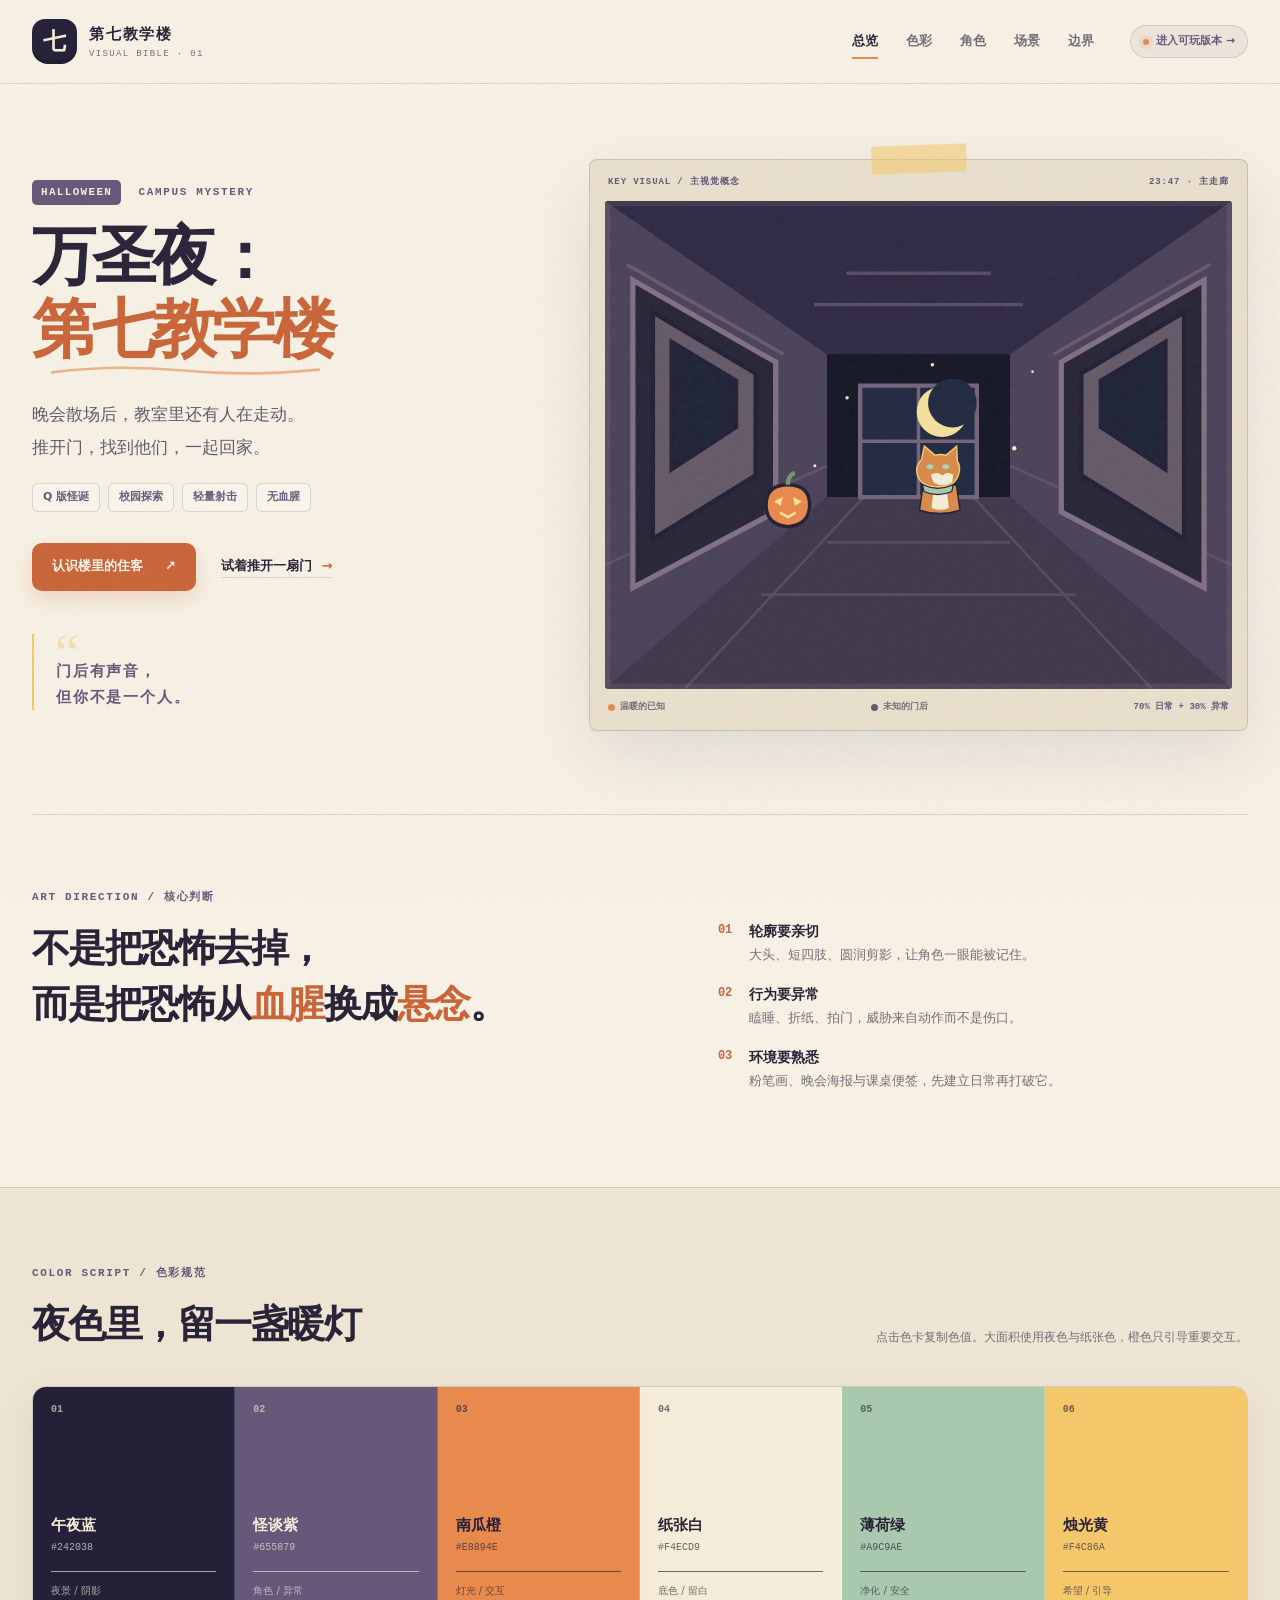
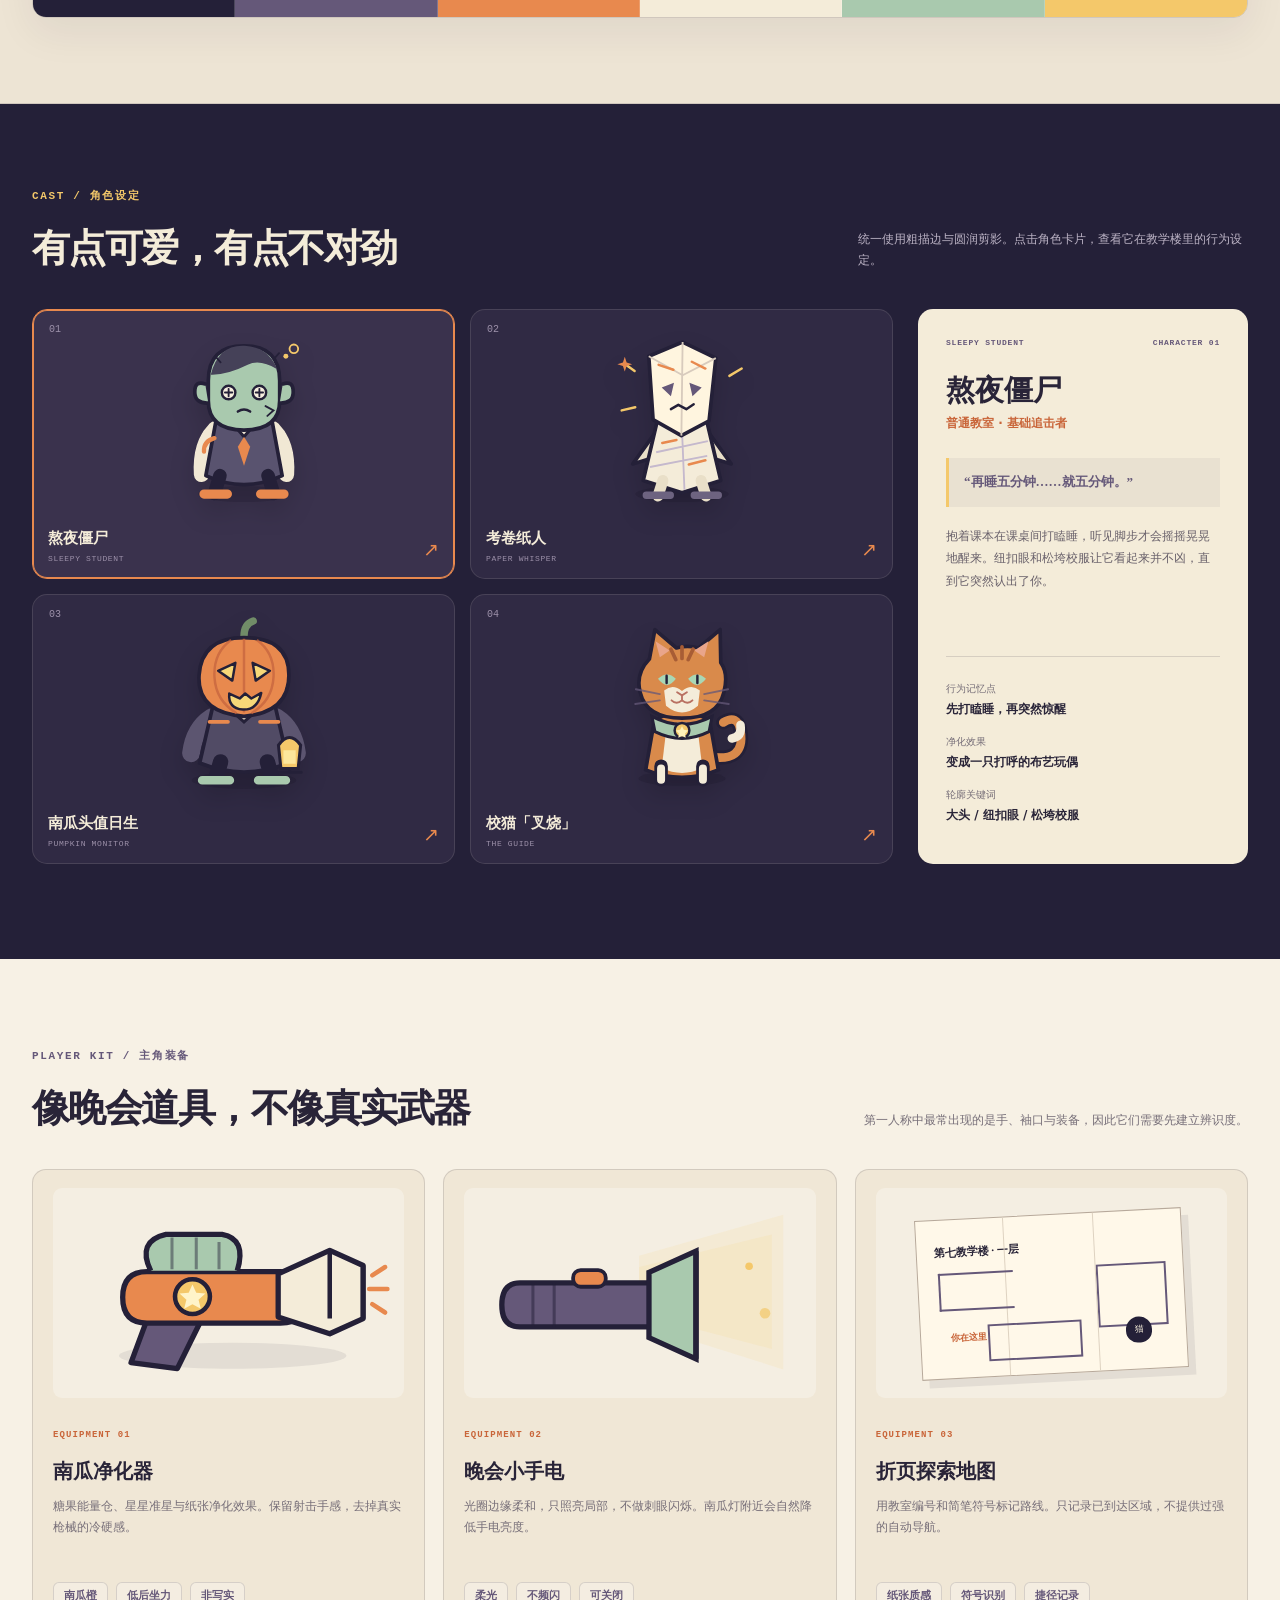
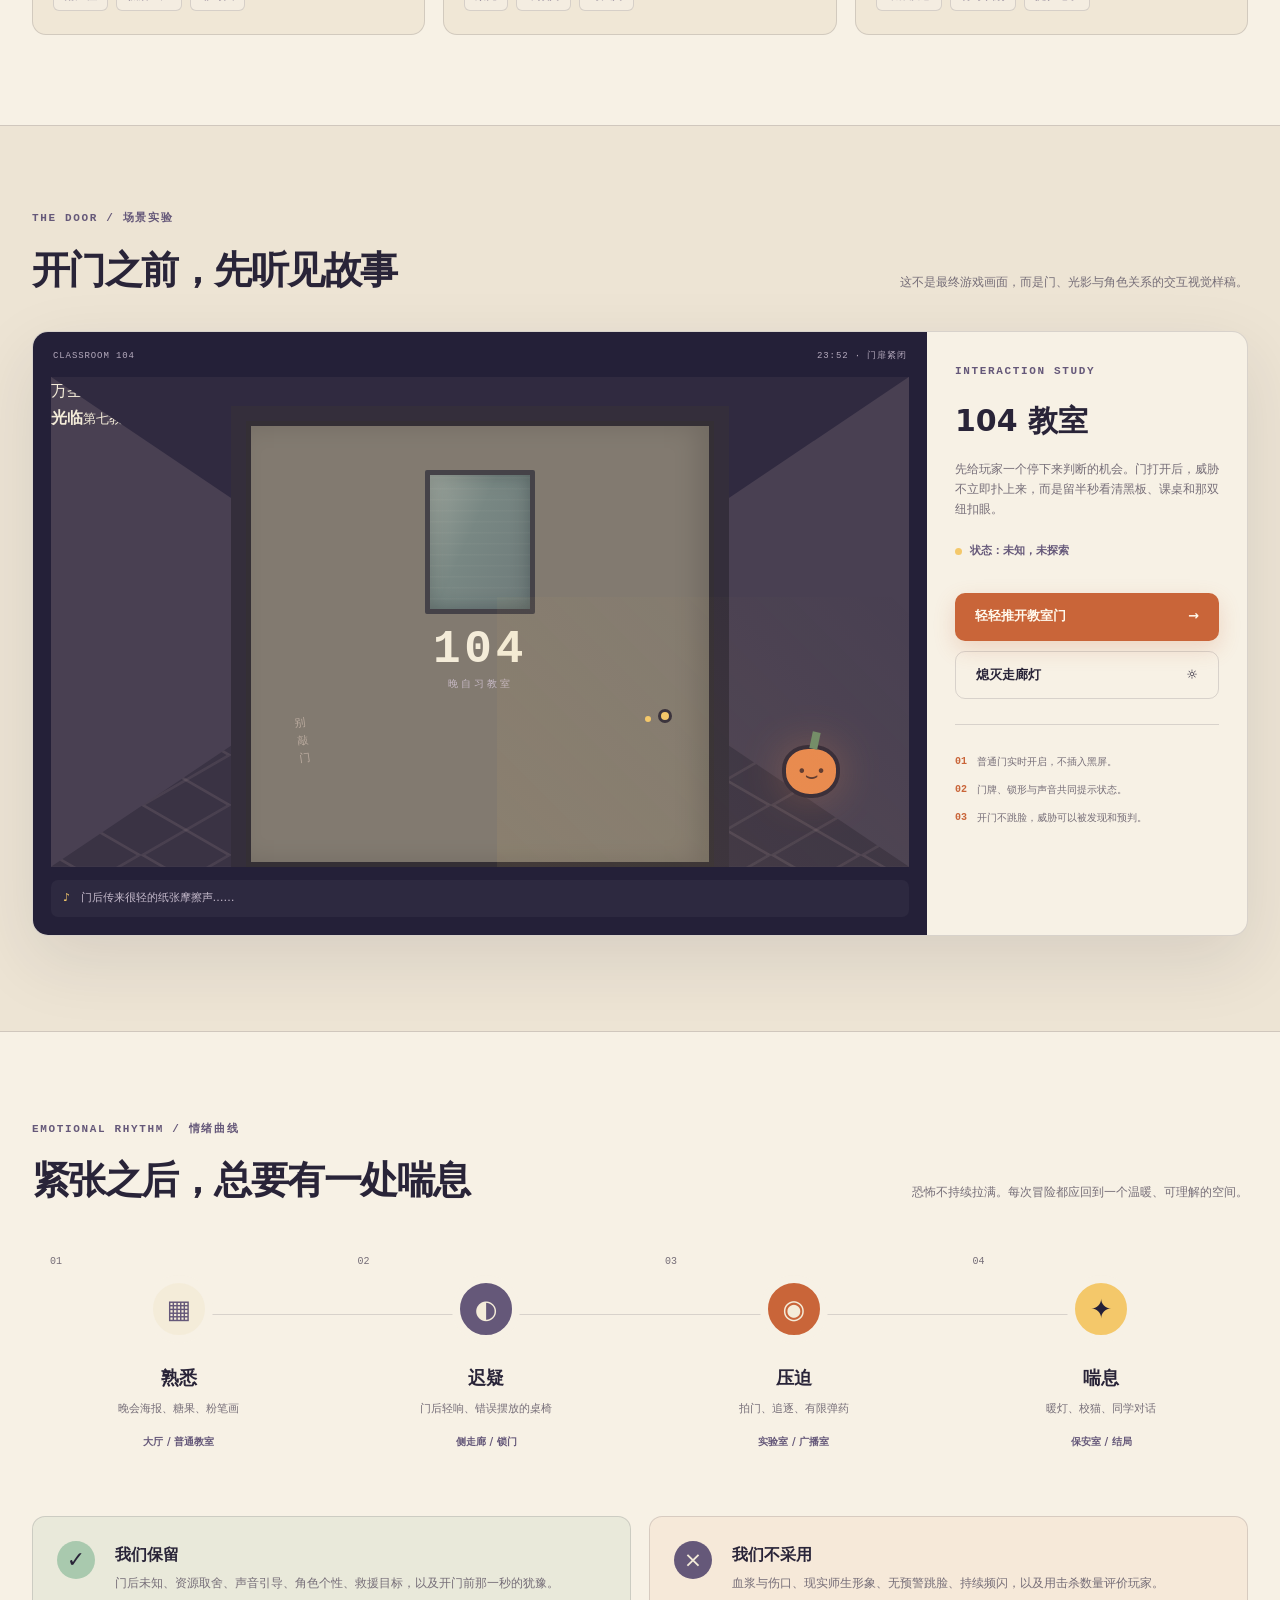
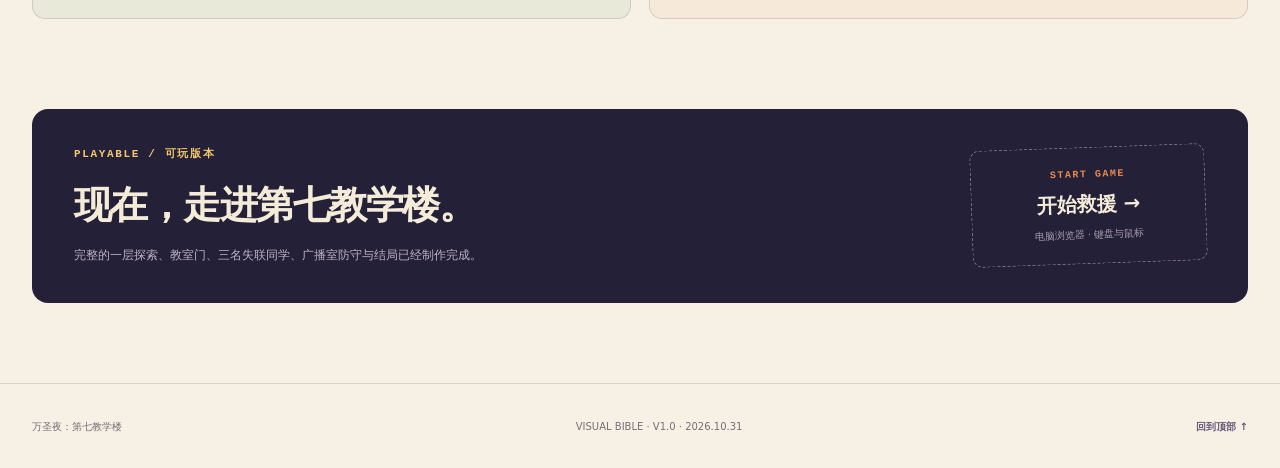
==== design/index.html @ 26ce8040 "发布 2026-11-01 10:33 UTC · 源 af9d3b4" ====
<!DOCTYPE html>
<html lang="zh-CN">
<head>
  <meta charset="UTF-8">
  <meta name="viewport" content="width=device-width, initial-scale=1.0">
  <meta name="theme-color" content="#242038">
  <meta name="description" content="《万圣夜：第七教学楼》视觉设定板，Q版怪诞校园生存恐怖游戏。">
  <title>万圣夜：第七教学楼 · 视觉设定板</title>
  <link rel="icon" href="data:image/svg+xml,%3Csvg xmlns='http://www.w3.org/2000/svg' viewBox='0 0 64 64'%3E%3Crect width='64' height='64' rx='16' fill='%23242038'/%3E%3Cpath d='M32 15c-15 0-22 9-22 20s8 17 22 17 22-6 22-17S47 15 32 15Z' fill='%23ed8b4b'/%3E%3Cpath d='m20 32 7-5 5 7-8 2Zm24 0-7-5-5 7 8 2ZM24 43q8 7 16 0' fill='none' stroke='%23242038' stroke-width='3' stroke-linecap='round'/%3E%3C/svg%3E">
  <link rel="stylesheet" href="style.css">
</head>
<body>
  <svg class="svg-library" xmlns="http://www.w3.org/2000/svg" aria-hidden="true">
    <defs>
      <symbol id="character-sleepy" viewBox="0 0 260 290">
        <ellipse cx="130" cy="267" rx="75" ry="13" fill="#171525" opacity=".22"/>
        <path d="M83 161q-25 25-22 74" fill="none" stroke="#f1e8d4" stroke-width="25" stroke-linecap="round"/>
        <path d="M177 161q25 25 22 74" fill="none" stroke="#f1e8d4" stroke-width="25" stroke-linecap="round"/>
        <path d="M85 145q45-24 90 0l17 92q-62 29-124 0Z" fill="#59536f" stroke="#242038" stroke-width="6" stroke-linejoin="round"/>
        <path d="m105 145 25 29 25-29" fill="#f1e8d4" stroke="#242038" stroke-width="5" stroke-linejoin="round"/>
        <path d="m130 174-10 16 10 31 10-31Z" fill="#e8894e"/>
        <path d="M91 237 82 266M169 237l9 29" stroke="#242038" stroke-width="22" stroke-linecap="round"/>
        <path d="M65 267h38M157 267h38" stroke="#e8894e" stroke-width="15" stroke-linecap="round"/>
        <path d="M72 83q0-57 58-57t58 57v32q0 48-58 48T72 115Z" fill="#a9c9ae" stroke="#242038" stroke-width="6"/>
        <path d="M76 73q12-49 55-47 39 2 53 38-29-17-48-7-34 17-60 16Z" fill="#454158"/>
        <path d="M67 88q-17-6-17 13t22 18M193 88q17-6 17 13t-22 18" fill="#a9c9ae" stroke="#242038" stroke-width="6" stroke-linecap="round"/>
        <circle cx="105" cy="102" r="11" fill="#f7efdf" stroke="#242038" stroke-width="4"/>
        <circle cx="155" cy="102" r="11" fill="#f7efdf" stroke="#242038" stroke-width="4"/>
        <path d="M105 96v12M99 102h12M155 96v12M149 102h12" stroke="#242038" stroke-width="3" stroke-linecap="round"/>
        <path d="M120 133q10-7 20 0" fill="none" stroke="#242038" stroke-width="4" stroke-linecap="round"/>
        <path d="m165 124 13 7-10 9M92 53l-9-10M178 48l9-10" fill="none" stroke="#242038" stroke-width="3" stroke-linecap="round"/>
        <path d="M82 176q-18 5-17 22" fill="none" stroke="#e8894e" stroke-width="7" stroke-linecap="round"/>
        <circle cx="198" cy="43" r="4" fill="#f4c86a"/>
        <circle cx="211" cy="31" r="7" fill="none" stroke="#f4c86a" stroke-width="3"/>
      </symbol>
      <symbol id="character-paper" viewBox="0 0 260 290">
        <ellipse cx="130" cy="267" rx="76" ry="13" fill="#171525" opacity=".22"/>
        <path d="m91 161-41 57 33-10 18 31M169 161l41 57-33-10-18 31" fill="#e9dfc8" stroke="#242038" stroke-width="6" stroke-linejoin="round"/>
        <path d="m91 143 39 20 39-20 24 102-63 20-63-20Z" fill="#f4ecd9" stroke="#242038" stroke-width="6" stroke-linejoin="round"/>
        <path d="m130 163 4 97M88 199l84-18M78 223l93-18" fill="none" stroke="#c5b9cd" stroke-width="3"/>
        <path d="m99 245-8 25M161 245l8 25" stroke="#e9dfc8" stroke-width="18" stroke-linecap="round"/>
        <path d="M72 269h39M150 269h39" stroke="#6d6380" stroke-width="12" stroke-linecap="round"/>
        <path d="m76 43 55-23 54 26-11 102-45 24-46-26Z" fill="#fff5df" stroke="#242038" stroke-width="6" stroke-linejoin="round"/>
        <path d="m131 20-2 152M76 43l55 31 54-28" fill="none" stroke="#d8cbbd" stroke-width="3"/>
        <path d="m97 94 20-8-5 22ZM162 94l-20-8 5 22Z" fill="#655879"/>
        <path d="m112 129 12-7 13 7 12-8" fill="none" stroke="#242038" stroke-width="4" stroke-linecap="round" stroke-linejoin="round"/>
        <path d="m92 57 24 8M146 52l22 11M98 184l23-5M141 219l27-7" stroke="#e8894e" stroke-width="4" stroke-linecap="round"/>
        <path d="m53 67-17-12M207 75l20-12M54 126l-22 5" stroke="#f4c86a" stroke-width="4" stroke-linecap="round"/>
        <path d="m37 44 3 9 9 3-9 3-3 9-3-9-9-3 9-3Z" fill="#e8894e"/>
      </symbol>
      <symbol id="character-pumpkin" viewBox="0 0 260 290">
        <ellipse cx="130" cy="269" rx="85" ry="14" fill="#171525" opacity=".22"/>
        <path d="M77 167q-28 18-33 58M183 167q28 18 33 58" fill="none" stroke="#5c5570" stroke-width="29" stroke-linecap="round"/>
        <path d="M79 150q51-28 102 0l21 91q-72 29-144 0Z" fill="#514b65" stroke="#242038" stroke-width="6"/>
        <path d="m102 149 28 25 28-25" fill="#e9dfc8" stroke="#242038" stroke-width="5"/>
        <path d="M92 239 84 267M168 239l8 28" stroke="#242038" stroke-width="25" stroke-linecap="round"/>
        <path d="M62 269h45M153 269h45" stroke="#a9c9ae" stroke-width="14" stroke-linecap="round"/>
        <path d="M130 35q0-20 15-25" fill="none" stroke="#718c68" stroke-width="12" stroke-linecap="round"/>
        <path d="M130 37q-69 0-73 61t73 67q73-6 73-67t-73-61Z" fill="#e8894e" stroke="#242038" stroke-width="6"/>
        <path d="M109 41q-29 21-27 60t36 59M151 41q29 21 27 60t-36 59M130 39v120" fill="none" stroke="#c6653e" stroke-width="4" opacity=".75"/>
        <path d="m88 91 28-13-5 29ZM172 91l-28-13 5 29Z" fill="#f7d878" stroke="#242038" stroke-width="4" stroke-linejoin="round"/>
        <path d="m106 128 17 8 9-8 10 8 16-9q-6 28-30 27-24-2-22-26Z" fill="#f7d878" stroke="#242038" stroke-width="4" stroke-linejoin="round"/>
        <path d="M204 214v42M185 256h38" stroke="#242038" stroke-width="5" stroke-linecap="round"/>
        <path d="M186 212q18-25 36 0l-4 38h-28Z" fill="#f4c86a" stroke="#242038" stroke-width="5"/>
        <path d="M194 220h20v22h-20Z" fill="#fff0ad" opacity=".75"/>
        <path d="M74 174h30M156 174h30" stroke="#e8894e" stroke-width="6" stroke-linecap="round"/>
      </symbol>
      <symbol id="character-cat" viewBox="0 0 260 290">
        <ellipse cx="130" cy="266" rx="71" ry="12" fill="#171525" opacity=".22"/>
        <path d="M171 230q63 12 54-42-5-27-28-13" fill="none" stroke="#242038" stroke-width="23" stroke-linecap="round"/>
        <path d="M171 230q63 12 54-42-5-27-28-13" fill="none" stroke="#d98a4b" stroke-width="14" stroke-linecap="round"/>
        <path d="M211 201q17-3 14-22" fill="none" stroke="#f4ecd9" stroke-width="14" stroke-linecap="round"/>
        <path d="M85 172q45-28 90 0l14 80q-59 24-118 0Z" fill="#d98a4b" stroke="#242038" stroke-width="6"/>
        <path d="M105 182q25-15 50 0l8 67q-33 16-66 0Z" fill="#f4ecd9"/>
        <path d="M96 246v22M164 246v22" stroke="#242038" stroke-width="22" stroke-linecap="round"/>
        <path d="M96 250v18M164 250v18" stroke="#f4ecd9" stroke-width="13" stroke-linecap="round"/>
        <path d="m77 72 9-48 35 30q18-5 36 0l35-30 1 54q13 18 5 48-10 42-68 42t-68-42q-8-30 15-54Z" fill="#d98a4b" stroke="#242038" stroke-width="6" stroke-linejoin="round"/>
        <path d="m87 43 7 26 16-11ZM173 43l-7 26-16-11Z" fill="#e9a58a"/>
        <path d="M112 56l8 17M148 56l-8 17M130 52v19" fill="none" stroke="#a85d35" stroke-width="6" stroke-linecap="round"/>
        <path d="M91 104q15-14 29 0-14 20-29 0ZM169 104q-15-14-29 0 14 20 29 0Z" fill="#a9d7b5"/>
        <path d="M105 99v12M155 99v12" stroke="#242038" stroke-width="4" stroke-linecap="round"/>
        <path d="M101 123q14-12 29 1 15-13 29-1l-3 25q-26 22-52 0Z" fill="#f4ecd9"/>
        <path d="m122 126 8 5 8-5M130 131v8m0 0q-9 8-17 0m17 0q9 8 17 0" fill="none" stroke="#b97162" stroke-width="3" stroke-linecap="round" stroke-linejoin="round"/>
        <path d="M94 129 55 121M94 139l-40 6M166 129l39-8M166 139l40 6" stroke="#655879" stroke-width="3" stroke-linecap="round" opacity=".75"/>
        <path d="M81 165q49 26 98 0l-5 25q-44 22-88 0Z" fill="#a9c9ae" stroke="#242038" stroke-width="5"/>
        <circle cx="130" cy="188" r="12" fill="#f4c86a" stroke="#242038" stroke-width="4"/>
        <path d="m130 181 3 6 7 1-5 5 1 7-6-3-6 3 1-7-5-5 7-1Z" fill="#fff1ba"/>
      </symbol>
    </defs>
  </svg>

  <div class="paper-noise" aria-hidden="true"></div>
  <header class="topbar">
    <a class="brand" href="#overview" aria-label="返回总览">
      <span class="brand-mark">七</span>
      <span><strong>第七教学楼</strong><small>VISUAL BIBLE · 01</small></span>
    </a>
    <nav aria-label="设定板导航">
      <a class="active" href="#overview">总览</a>
      <a href="#palette">色彩</a>
      <a href="#characters">角色</a>
      <a href="#scenes">场景</a>
      <a href="#boundaries">边界</a>
    </nav>
    <a class="status-pill" href="../"><i></i>进入可玩版本 →</a>
  </header>

  <main>
    <section class="hero section-shell" id="overview">
      <div class="hero-copy reveal">
        <p class="eyebrow"><span>HALLOWEEN</span> CAMPUS MYSTERY</p>
        <h1>万圣夜：<br><em>第七教学楼</em></h1>
        <p class="hero-lead">晚会散场后，教室里还有人在走动。<br>推开门，找到他们，一起回家。</p>
        <div class="genre-tags" aria-label="游戏类型">
          <span>Q 版怪诞</span><span>校园探索</span><span>轻量射击</span><span>无血腥</span>
        </div>
        <div class="hero-actions">
          <a class="button button-primary" href="#characters">认识楼里的住客 <span>↗</span></a>
          <a class="text-link" href="#door-lab">试着推开一扇门 <span>→</span></a>
        </div>
        <blockquote>
          <span>“</span>
          <p>门后有声音，<br>但你不是一个人。</p>
        </blockquote>
      </div>

      <div class="hero-visual reveal">
        <div class="art-frame-heading">
          <span>KEY VISUAL / 主视觉概念</span>
          <span>23:47 · 主走廊</span>
        </div>
        <svg class="corridor-art" viewBox="0 0 720 560" role="img" aria-label="月光照进教学楼走廊，教室门口亮着南瓜灯，校猫在远处等待">
          <rect width="720" height="560" rx="4" fill="#242038"/>
          <path d="M0 0h720L465 176H255Z" fill="#302a45"/>
          <path d="M0 560h720L465 340H255Z" fill="#40384c"/>
          <path d="M0 0l255 176v164L0 560ZM720 0 465 176v164l255 220Z" fill="#4b435a"/>
          <path d="M255 176h210v164H255Z" fill="#171827"/>
          <path d="M293 212h134v128H293Z" fill="#222b42" stroke="#75647b" stroke-width="5"/>
          <path d="M360 212v128M293 276h134" stroke="#75647b" stroke-width="4"/>
          <circle cx="387" cy="242" r="29" fill="#f5df9c"/>
          <circle cx="399" cy="232" r="28" fill="#222b42"/>
          <path d="M0 418 255 304M720 418 465 304M92 560l205-220M628 560 423 340M255 392h210M179 452h362" stroke="#75647b" stroke-width="3" opacity=".45"/>
          <path d="M32 91 196 185v172L32 444Z" fill="#292638" stroke="#827083" stroke-width="6"/>
          <path d="M55 128 173 198v117L55 388Z" fill="#655a68" stroke="#242038" stroke-width="5"/>
          <path d="M76 161 151 206v54L76 309Z" fill="#202438" stroke="#242038" stroke-width="4"/>
          <path d="M688 91 524 185v172l164 87Z" fill="#292638" stroke="#827083" stroke-width="6"/>
          <path d="M665 128 547 198v117l118 73Z" fill="#655a68" stroke="#242038" stroke-width="5"/>
          <path d="M644 161 569 206v54l75 49Z" fill="#202438" stroke="#242038" stroke-width="4"/>
          <path d="M25 73 205 176M695 73 515 176M240 119h240M277 83h166" stroke="#8c7885" stroke-width="4" opacity=".45"/>
          <g class="svg-pumpkin">
            <ellipse cx="210" cy="357" rx="28" ry="11" fill="#e8894e" opacity=".16"/>
            <path d="M210 326q-25 0-25 23t25 25q25-2 25-25t-25-23Z" fill="#e8894e" stroke="#242038" stroke-width="4"/>
            <path d="M210 326q0-11 8-14" fill="none" stroke="#7a936d" stroke-width="5"/>
            <path d="m194 345 10-5-2 10ZM226 345l-10-5 2 10Z" fill="#ffe398"/>
            <path d="m201 358 9 5 9-5" fill="none" stroke="#ffe398" stroke-width="3"/>
          </g>
          <g transform="translate(335 279) scale(.43)">
            <path d="M70 112q45-23 90 0l9 65q-54 18-108 0Z" fill="#d98a4b" stroke="#242038" stroke-width="4"/>
            <path d="M98 126q18-10 36 0l5 45q-23 10-46 0Z" fill="#f4ecd9"/>
            <path d="m66 42 8-36 28 24q16-4 30 0l28-24 2 40q10 15 3 36-9 33-55 33T55 82q-6-23 11-40Z" fill="#d98a4b" stroke="#f4c86a" stroke-width="4"/>
            <path d="M78 60q12-11 22 0-11 15-22 0ZM142 60q-12-11-22 0 11 15 22 0Z" fill="#a9d7b5"/>
            <path d="M91 82q17-10 31 2 14-12 29-2l-3 20q-25 17-50 0Z" fill="#f4ecd9"/>
            <path d="M69 109q41 19 82 0l-4 18q-37 17-74 0Z" fill="#a9c9ae" stroke="#242038" stroke-width="3"/>
          </g>
          <path d="M0 0h720v560H0Z" fill="none" stroke="#bba999" stroke-width="12" opacity=".12"/>
          <g class="art-dust" fill="#f7e7ba">
            <circle cx="278" cy="226" r="2"/><circle cx="470" cy="284" r="2.5"/><circle cx="376" cy="188" r="2"/><circle cx="241" cy="304" r="1.8"/><circle cx="491" cy="196" r="1.5"/>
          </g>
        </svg>
        <div class="visual-caption">
          <span><i class="legend-dot orange"></i>温暖的已知</span>
          <span><i class="legend-dot purple"></i>未知的门后</span>
          <strong>70% 日常 + 30% 异常</strong>
        </div>
      </div>
    </section>

    <section class="statement section-shell reveal">
      <p class="section-kicker">ART DIRECTION / 核心判断</p>
      <div class="statement-grid">
        <h2>不是把恐怖去掉，<br>而是把恐怖从<span>血腥</span>换成<span>悬念</span>。</h2>
        <div class="statement-notes">
          <p><b>01</b><span><strong>轮廓要亲切</strong>大头、短四肢、圆润剪影，让角色一眼能被记住。</span></p>
          <p><b>02</b><span><strong>行为要异常</strong>瞌睡、折纸、拍门，威胁来自动作而不是伤口。</span></p>
          <p><b>03</b><span><strong>环境要熟悉</strong>粉笔画、晚会海报与课桌便签，先建立日常再打破它。</span></p>
        </div>
      </div>
    </section>

    <section class="palette-section" id="palette">
      <div class="section-shell">
        <div class="section-heading reveal">
          <div><p class="section-kicker">COLOR SCRIPT / 色彩规范</p><h2>夜色里，留一盏暖灯</h2></div>
          <p>点击色卡复制色值。大面积使用夜色与纸张色，橙色只引导重要交互。</p>
        </div>
        <div class="swatch-grid reveal">
          <button class="swatch swatch-night" data-color="#242038"><span class="swatch-number">01</span><span class="swatch-info"><strong>午夜蓝</strong><small>#242038</small></span><span class="swatch-use">夜景 / 阴影</span></button>
          <button class="swatch swatch-plum" data-color="#655879"><span class="swatch-number">02</span><span class="swatch-info"><strong>怪谈紫</strong><small>#655879</small></span><span class="swatch-use">角色 / 异常</span></button>
          <button class="swatch swatch-orange" data-color="#E8894E"><span class="swatch-number">03</span><span class="swatch-info"><strong>南瓜橙</strong><small>#E8894E</small></span><span class="swatch-use">灯光 / 交互</span></button>
          <button class="swatch swatch-cream" data-color="#F4ECD9"><span class="swatch-number">04</span><span class="swatch-info"><strong>纸张白</strong><small>#F4ECD9</small></span><span class="swatch-use">底色 / 留白</span></button>
          <button class="swatch swatch-mint" data-color="#A9C9AE"><span class="swatch-number">05</span><span class="swatch-info"><strong>薄荷绿</strong><small>#A9C9AE</small></span><span class="swatch-use">净化 / 安全</span></button>
          <button class="swatch swatch-gold" data-color="#F4C86A"><span class="swatch-number">06</span><span class="swatch-info"><strong>烛光黄</strong><small>#F4C86A</small></span><span class="swatch-use">希望 / 引导</span></button>
        </div>
      </div>
    </section>

    <section class="characters-section" id="characters">
      <div class="section-shell">
        <div class="section-heading light reveal">
          <div><p class="section-kicker">CAST / 角色设定</p><h2>有点可爱，有点不对劲</h2></div>
          <p>统一使用粗描边与圆润剪影。点击角色卡片，查看它在教学楼里的行为设定。</p>
        </div>
        <div class="character-layout reveal">
          <div class="character-tabs" role="tablist" aria-label="角色列表">
            <button class="character-card active" data-character="sleepy" role="tab" aria-selected="true">
              <span class="character-index">01</span><svg viewBox="0 0 260 290" aria-hidden="true"><use href="#character-sleepy"></use></svg>
              <span class="character-name"><strong>熬夜僵尸</strong><small>SLEEPY STUDENT</small></span><span class="select-arrow">↗</span>
            </button>
            <button class="character-card" data-character="paper" role="tab" aria-selected="false">
              <span class="character-index">02</span><svg viewBox="0 0 260 290" aria-hidden="true"><use href="#character-paper"></use></svg>
              <span class="character-name"><strong>考卷纸人</strong><small>PAPER WHISPER</small></span><span class="select-arrow">↗</span>
            </button>
            <button class="character-card" data-character="pumpkin" role="tab" aria-selected="false">
              <span class="character-index">03</span><svg viewBox="0 0 260 290" aria-hidden="true"><use href="#character-pumpkin"></use></svg>
              <span class="character-name"><strong>南瓜头值日生</strong><small>PUMPKIN MONITOR</small></span><span class="select-arrow">↗</span>
            </button>
            <button class="character-card cat-card" data-character="cat" role="tab" aria-selected="false">
              <span class="character-index">04</span><svg viewBox="0 0 260 290" aria-hidden="true"><use href="#character-cat"></use></svg>
              <span class="character-name"><strong>校猫「叉烧」</strong><small>THE GUIDE</small></span><span class="select-arrow">↗</span>
            </button>
          </div>
          <aside class="character-profile" aria-live="polite">
            <div class="profile-top"><span id="profileEnglish">SLEEPY STUDENT</span><span id="profileNumber">CHARACTER 01</span></div>
            <h3 id="profileName">熬夜僵尸</h3>
            <p class="profile-role" id="profileRole">普通教室 · 基础追击者</p>
            <blockquote id="profileQuote">“再睡五分钟……就五分钟。”</blockquote>
            <p class="profile-description" id="profileDescription">抱着课本在课桌间打瞌睡，听见脚步才会摇摇晃晃地醒来。纽扣眼和松垮校服让它看起来并不凶，直到它突然认出了你。</p>
            <div class="profile-rule"></div>
            <dl>
              <div><dt>行为记忆点</dt><dd id="profileBehavior">先打瞌睡，再突然惊醒</dd></div>
              <div><dt>净化效果</dt><dd id="profileEffect">变成一只打呼的布艺玩偶</dd></div>
              <div><dt>轮廓关键词</dt><dd id="profileTraits">大头 / 纽扣眼 / 松垮校服</dd></div>
            </dl>
          </aside>
        </div>
      </div>
    </section>

    <section class="equipment-section section-shell">
      <div class="section-heading reveal">
        <div><p class="section-kicker">PLAYER KIT / 主角装备</p><h2>像晚会道具，不像真实武器</h2></div>
        <p>第一人称中最常出现的是手、袖口与装备，因此它们需要先建立辨识度。</p>
      </div>
      <div class="equipment-grid reveal">
        <article class="equipment-card blaster-card">
          <div class="equipment-art">
            <svg viewBox="0 0 440 250" role="img" aria-label="橙色南瓜净化器">
              <ellipse cx="225" cy="208" rx="150" ry="17" fill="#242038" opacity=".08"/>
              <path d="m120 139-29 78 61 8 38-77Z" fill="#655879" stroke="#242038" stroke-width="7" stroke-linejoin="round"/>
              <path d="M112 97h176q34 0 34 34t-34 34h-176q-32 0-32-34t32-34Z" fill="#e8894e" stroke="#242038" stroke-width="7"/>
              <path d="m285 100 68-31 44 20v70l-44 20-68-22Z" fill="#f4ecd9" stroke="#242038" stroke-width="7" stroke-linejoin="round"/>
              <path d="M353 69v90M397 89v70" stroke="#242038" stroke-width="6"/>
              <path d="M117 96q-19-39 20-48h74q33 6 20 48" fill="#a9c9ae" stroke="#242038" stroke-width="7"/>
              <path d="M145 52v42M177 52v42M207 58v36" stroke="#242038" stroke-width="4" opacity=".45"/>
              <circle cx="172" cy="130" r="23" fill="#f4c86a" stroke="#242038" stroke-width="6"/>
              <path d="m172 114 5 11 12 1-9 8 3 12-11-6-11 6 3-12-9-8 12-1Z" fill="#fff4c9"/>
              <path d="M405 120h24M409 102l17-11M409 140l17 11" stroke="#e8894e" stroke-width="6" stroke-linecap="round"/>
            </svg>
          </div>
          <span class="equipment-number">EQUIPMENT 01</span><h3>南瓜净化器</h3><p>糖果能量仓、星星准星与纸张净化效果。保留射击手感，去掉真实枪械的冷硬感。</p><div class="mini-tags"><span>南瓜橙</span><span>低后坐力</span><span>非写实</span></div>
        </article>
        <article class="equipment-card flashlight-card">
          <div class="equipment-art">
            <svg viewBox="0 0 440 250" role="img" aria-label="小手电与温暖光束">
              <path d="m219 76 190-54v204l-190-60Z" fill="#f4c86a" opacity=".12"/>
              <path d="m219 91 175-43v151l-175-46Z" fill="#f4c86a" opacity=".12"/>
              <path d="M62 112h173v58H62q-24 0-24-29t24-29Z" fill="#655879" stroke="#242038" stroke-width="7"/>
              <path d="m232 98 62-28v142l-62-28Z" fill="#a9c9ae" stroke="#242038" stroke-width="7"/>
              <path d="M294 70v142" stroke="#242038" stroke-width="7"/>
              <path d="M79 112v58M107 112v58" stroke="#242038" stroke-width="4" opacity=".5"/>
              <rect x="132" y="95" width="43" height="22" rx="10" fill="#e8894e" stroke="#242038" stroke-width="5"/>
              <circle cx="364" cy="90" r="5" fill="#f4c86a"/><circle cx="385" cy="152" r="7" fill="#f4c86a" opacity=".7"/>
            </svg>
          </div>
          <span class="equipment-number">EQUIPMENT 02</span><h3>晚会小手电</h3><p>光圈边缘柔和，只照亮局部，不做刺眼闪烁。南瓜灯附近会自然降低手电亮度。</p><div class="mini-tags"><span>柔光</span><span>不频闪</span><span>可关闭</span></div>
        </article>
        <article class="equipment-card map-card">
          <div class="equipment-art map-illustration">
            <div class="map-sheet"><span>第七教学楼 · 一层</span><i></i><i></i><i></i><b>你在这里</b><em>猫</em></div>
          </div>
          <span class="equipment-number">EQUIPMENT 03</span><h3>折页探索地图</h3><p>用教室编号和简笔符号标记路线。只记录已到达区域，不提供过强的自动导航。</p><div class="mini-tags"><span>纸张质感</span><span>符号识别</span><span>捷径记录</span></div>
        </article>
      </div>
    </section>

    <section class="scene-section" id="scenes">
      <div class="section-shell">
        <div class="section-heading reveal">
          <div><p class="section-kicker">THE DOOR / 场景实验</p><h2>开门之前，先听见故事</h2></div>
          <p>这不是最终游戏画面，而是门、光影与角色关系的交互视觉样稿。</p>
        </div>
        <div class="door-lab reveal" id="door-lab">
          <div class="door-stage" id="doorStage">
            <div class="stage-label"><span>CLASSROOM 104</span><span id="sceneTime">23:52 · 门扉紧闭</span></div>
            <div class="door-world">
              <div class="corridor-ceiling"></div><div class="corridor-floor"></div>
              <div class="side-notice"><span>万圣节晚会</span><b>欢迎<br>光临</b><small>第七教学楼</small></div>
              <div class="wall-clock"><i></i></div>
              <div class="classroom">
                <div class="classroom-back"><div class="blackboard"><span>晚会布置小组</span><b>还有人吗？</b><i>↙</i></div><div class="class-window"><i></i></div></div>
                <div class="desk desk-one"></div><div class="desk desk-two"></div><div class="desk desk-three"></div>
                <div class="paper-peek"><i></i><i></i><span></span></div>
                <div class="paper-scrap scrap-one"></div><div class="paper-scrap scrap-two"></div>
              </div>
              <div class="door-frame">
                <div class="door-panel">
                  <div class="door-window"><span></span></div>
                  <span class="room-number">104</span><small>晚自习教室</small><div class="door-handle"></div>
                  <div class="door-scratch">别<br>敲<br>门</div>
                </div>
              </div>
              <div class="pumpkin-lamp"><i></i><span>•‿•</span></div>
              <div class="light-cone"></div>
            </div>
            <div class="sound-caption" id="soundCaption"><span>♪</span> 门后传来很轻的纸张摩擦声……</div>
          </div>
          <aside class="door-controls">
            <p class="section-kicker">INTERACTION STUDY</p><h3>104 教室</h3>
            <p class="door-intro">先给玩家一个停下来判断的机会。门打开后，威胁不立即扑上来，而是留半秒看清黑板、课桌和那双纽扣眼。</p>
            <div class="door-status"><i></i><span id="doorStatusText">状态：未知，未探索</span></div>
            <button class="button button-primary wide" id="doorToggle" aria-expanded="false"><span id="doorButtonText">轻轻推开教室门</span><span>→</span></button>
            <button class="button button-secondary wide" id="lightToggle" aria-pressed="false"><span id="lightButtonText">熄灭走廊灯</span><span>☼</span></button>
            <div class="door-notes"><p><b>01</b>普通门实时开启，不插入黑屏。</p><p><b>02</b>门牌、锁形与声音共同提示状态。</p><p><b>03</b>开门不跳脸，威胁可以被发现和预判。</p></div>
          </aside>
        </div>
      </div>
    </section>

    <section class="emotion-section section-shell" id="boundaries">
      <div class="section-heading reveal">
        <div><p class="section-kicker">EMOTIONAL RHYTHM / 情绪曲线</p><h2>紧张之后，总要有一处喘息</h2></div>
        <p>恐怖不持续拉满。每次冒险都应回到一个温暖、可理解的空间。</p>
      </div>
      <div class="emotion-track reveal">
        <article><span>01</span><div class="emotion-icon familiar">▦</div><h3>熟悉</h3><p>晚会海报、糖果、粉笔画</p><small>大厅 / 普通教室</small></article>
        <article><span>02</span><div class="emotion-icon doubt">◐</div><h3>迟疑</h3><p>门后轻响、错误摆放的桌椅</p><small>侧走廊 / 锁门</small></article>
        <article><span>03</span><div class="emotion-icon pressure">◉</div><h3>压迫</h3><p>拍门、追逐、有限弹药</p><small>实验室 / 广播室</small></article>
        <article><span>04</span><div class="emotion-icon relief">✦</div><h3>喘息</h3><p>暖灯、校猫、同学对话</p><small>保安室 / 结局</small></article>
      </div>
      <div class="boundary-grid reveal">
        <article class="do-card"><span class="boundary-symbol">✓</span><div><h3>我们保留</h3><p>门后未知、资源取舍、声音引导、角色个性、救援目标，以及开门前那一秒的犹豫。</p></div></article>
        <article class="dont-card"><span class="boundary-symbol">×</span><div><h3>我们不采用</h3><p>血浆与伤口、现实师生形象、无预警跳脸、持续频闪，以及用击杀数量评价玩家。</p></div></article>
      </div>
    </section>

    <section class="next-step section-shell reveal">
      <div><p class="section-kicker">PLAYABLE / 可玩版本</p><h2>现在，走进第七教学楼。</h2><p>完整的一层探索、教室门、三名失联同学、广播室防守与结局已经制作完成。</p></div>
      <a class="next-stamp" href="../"><span>START GAME</span><strong>开始救援 →</strong><small>电脑浏览器 · 键盘与鼠标</small></a>
    </section>
  </main>

  <footer><span>万圣夜：第七教学楼</span><span>VISUAL BIBLE · V1.0 · 2026.10.31</span><a href="#overview">回到顶部 ↑</a></footer>
  <div class="toast" id="toast" role="status" aria-live="polite">色值已复制</div>
  <script src="DesignBoard.js"></script>
</body>
</html>
---- design/style.css ----
:root {
  --night: #242038;
  --night-soft: #332d49;
  --plum: #655879;
  --orange: #e8894e;
  --orange-dark: #c96539;
  --cream: #f4ecd9;
  --paper: #f7f1e5;
  --mint: #a9c9ae;
  --gold: #f4c86a;
  --ink: #292438;
  --muted: #766e78;
  --line: rgba(41, 36, 56, .15);
  --shadow: 0 24px 70px rgba(36, 32, 56, .11);
}

* { box-sizing: border-box; }
html { scroll-behavior: smooth; scroll-padding-top: 100px; }
body { margin: 0; color: var(--ink); background: var(--paper); font-family: "Microsoft YaHei", "PingFang SC", system-ui, sans-serif; line-height: 1.7; }
button, a { -webkit-tap-highlight-color: transparent; }
button { font: inherit; }
a { color: inherit; text-decoration: none; }
button, a { outline-offset: 5px; }
button:focus-visible, a:focus-visible { outline: 3px solid var(--gold); }
svg { display: block; }
.svg-library { position: absolute; width: 0; height: 0; overflow: hidden; }
.paper-noise { position: fixed; inset: 0; pointer-events: none; z-index: 50; opacity: .17; background-image: url("data:image/svg+xml,%3Csvg viewBox='0 0 180 180' xmlns='http://www.w3.org/2000/svg'%3E%3Cfilter id='n'%3E%3CfeTurbulence type='fractalNoise' baseFrequency='.9' numOctaves='3' stitchTiles='stitch'/%3E%3C/filter%3E%3Crect width='100%25' height='100%25' filter='url(%23n)' opacity='.22'/%3E%3C/svg%3E"); }
.section-shell { width: min(1240px, calc(100% - 64px)); margin-inline: auto; }
.topbar { position: sticky; top: 0; z-index: 40; min-height: 84px; padding: 14px max(32px, calc((100vw - 1240px) / 2)); display: flex; align-items: center; gap: 36px; background: rgba(247, 241, 229, .9); border-bottom: 1px solid var(--line); backdrop-filter: blur(18px); }
.brand { display: flex; align-items: center; gap: 12px; margin-right: auto; }
.brand-mark { display: grid; place-items: center; width: 45px; height: 45px; color: var(--cream); background: var(--night); border-radius: 13px 13px 16px 16px; font: 700 23px/1 serif; box-shadow: inset 0 -4px 0 rgba(0,0,0,.16); }
.brand strong, .brand small { display: block; }
.brand strong { font-size: 15px; letter-spacing: .12em; }
.brand small { margin-top: 1px; color: var(--muted); font: 9px/1.4 ui-monospace, monospace; letter-spacing: .15em; }
.topbar nav { display: flex; gap: 28px; }
.topbar nav a { position: relative; padding: 8px 0; color: var(--muted); font-size: 13px; font-weight: 700; }
.topbar nav a::after { content: ""; position: absolute; left: 0; right: 100%; bottom: 2px; height: 2px; background: var(--orange); transition: right .25s ease; }
.topbar nav a:hover, .topbar nav a.active { color: var(--ink); }
.topbar nav a.active::after { right: 0; }
.status-pill { display: flex; align-items: center; gap: 7px; padding: 6px 12px; color: var(--plum); background: rgba(101,88,121,.08); border: 1px solid rgba(101,88,121,.2); border-radius: 999px; font-size: 11px; font-weight: 700; }
.status-pill i { width: 6px; height: 6px; background: var(--orange); border-radius: 50%; box-shadow: 0 0 0 4px rgba(232,137,78,.13); }
.hero { min-height: 730px; padding-block: 72px 80px; display: grid; grid-template-columns: .85fr 1.15fr; gap: 70px; align-items: center; }
.eyebrow, .section-kicker { margin: 0 0 15px; color: var(--plum); font: 700 11px/1.4 ui-monospace, monospace; letter-spacing: .15em; }
.eyebrow span { display: inline-block; margin-right: 9px; padding: 5px 9px; color: var(--cream); background: var(--plum); border-radius: 5px; letter-spacing: .12em; }
.hero h1 { margin: 0; font-size: clamp(48px, 5vw, 74px); line-height: 1.14; letter-spacing: -.06em; font-weight: 900; }
.hero h1 em { position: relative; color: var(--orange-dark); font-style: normal; }
.hero h1 em::after { content: ""; position: absolute; left: 3px; right: -3px; bottom: -9px; height: 9px; background: url("data:image/svg+xml,%3Csvg xmlns='http://www.w3.org/2000/svg' viewBox='0 0 300 10'%3E%3Cpath d='M2 7q70-9 145-2t151-1' fill='none' stroke='%23e8894e' stroke-width='3' stroke-linecap='round'/%3E%3C/svg%3E") center/100% 100% no-repeat; opacity: .6; }
.hero-lead { margin: 32px 0 20px; color: #625b68; font-size: 17px; line-height: 1.9; }
.genre-tags, .mini-tags { display: flex; flex-wrap: wrap; gap: 8px; }
.genre-tags span, .mini-tags span { padding: 4px 10px; border: 1px solid var(--line); border-radius: 6px; color: var(--plum); background: rgba(255,255,255,.28); font-size: 11px; font-weight: 700; }
.hero-actions { margin-top: 31px; display: flex; align-items: center; gap: 25px; }
.button { min-height: 48px; padding: 12px 20px; display: inline-flex; align-items: center; justify-content: space-between; gap: 22px; border: 0; border-radius: 10px; cursor: pointer; font-size: 13px; font-weight: 800; transition: transform .2s ease, box-shadow .2s ease, background .2s ease; }
.button:hover { transform: translateY(-2px); }
.button-primary { color: #fff9ec; background: var(--orange-dark); box-shadow: 0 8px 22px rgba(201,101,57,.2); }
.button-primary:hover { background: #b85631; box-shadow: 0 12px 28px rgba(201,101,57,.28); }
.button-secondary { color: var(--ink); background: transparent; border: 1px solid var(--line); }
.button-secondary:hover { background: rgba(101,88,121,.07); }
.text-link { font-size: 13px; font-weight: 800; border-bottom: 1px solid var(--line); }
.text-link span { color: var(--orange-dark); margin-left: 5px; }
.hero blockquote { position: relative; margin: 43px 0 0; padding: 15px 0 0 22px; border-left: 2px solid var(--gold); }
.hero blockquote > span { position: absolute; left: 21px; top: -7px; color: var(--gold); font: 54px/1 serif; opacity: .45; }
.hero blockquote p { margin: 9px 0 0; color: var(--plum); font: 700 15px/1.75 serif; letter-spacing: .12em; }
.hero-visual { position: relative; padding: 15px; background: #e9dfcd; border: 1px solid rgba(36,32,56,.16); border-radius: 8px; box-shadow: var(--shadow); transform: rotate(1.1deg); }
.hero-visual::before { content: ""; position: absolute; width: 95px; height: 28px; left: 50%; top: -15px; transform: translateX(-50%) rotate(-2deg); background: rgba(244,200,106,.55); }
.art-frame-heading, .visual-caption { display: flex; justify-content: space-between; align-items: center; gap: 12px; font: 700 9px/1.5 ui-monospace, monospace; letter-spacing: .1em; }
.art-frame-heading { padding: 1px 3px 12px; color: var(--plum); }
.corridor-art { width: 100%; height: auto; border-radius: 3px; }
.visual-caption { padding: 12px 3px 1px; color: var(--muted); letter-spacing: 0; }
.visual-caption span { display: flex; align-items: center; gap: 5px; }
.visual-caption strong { color: var(--plum); }
.legend-dot { width: 7px; height: 7px; border-radius: 50%; }
.legend-dot.orange { background: var(--orange); }
.legend-dot.purple { background: var(--plum); }
.svg-pumpkin { transform-origin: 210px 350px; animation: pumpkinGlow 3s ease-in-out infinite; }
.art-dust { animation: dust 5s ease-in-out infinite alternate; }
.statement { padding-block: 75px 95px; border-top: 1px solid var(--line); }
.statement-grid { display: grid; grid-template-columns: 1.05fr .95fr; gap: 100px; }
.statement h2, .section-heading h2, .next-step h2 { margin: 0; font-size: clamp(28px, 3vw, 42px); line-height: 1.45; letter-spacing: -.04em; }
.statement h2 span { color: var(--orange-dark); }
.statement-notes { display: grid; gap: 17px; }
.statement-notes p { margin: 0; display: flex; gap: 17px; color: var(--muted); font-size: 13px; }
.statement-notes b { color: var(--orange-dark); font: 700 12px/1.8 ui-monospace, monospace; }
.statement-notes strong { display: block; color: var(--ink); font-size: 14px; }
.palette-section { padding-block: 78px 85px; background: #ede4d4; border-block: 1px solid var(--line); }
.section-heading { margin-bottom: 34px; display: flex; align-items: end; justify-content: space-between; gap: 45px; }
.section-heading > p { max-width: 390px; margin: 0 0 5px; color: var(--muted); font-size: 12px; }
.swatch-grid { display: grid; grid-template-columns: repeat(6, 1fr); border: 1px solid var(--line); border-radius: 14px; overflow: hidden; box-shadow: 0 14px 40px rgba(36,32,56,.07); }
.swatch { min-width: 0; height: 230px; padding: 18px; display: flex; flex-direction: column; align-items: flex-start; text-align: left; border: 0; border-right: 1px solid rgba(255,255,255,.18); cursor: pointer; transition: flex .25s ease, filter .25s ease; }
.swatch:last-child { border-right: 0; }
.swatch:hover { filter: brightness(1.05); }
.swatch-number { font: 700 10px/1 ui-monospace, monospace; opacity: .65; }
.swatch-info { margin-top: auto; }
.swatch-info strong, .swatch-info small { display: block; }
.swatch-info strong { font-size: 15px; }
.swatch-info small { margin-top: 3px; font: 10px/1.4 ui-monospace, monospace; opacity: .7; }
.swatch-use { margin-top: 16px; padding-top: 10px; width: 100%; border-top: 1px solid currentColor; font-size: 10px; opacity: .65; }
.swatch-night { color: var(--cream); background: var(--night); }
.swatch-plum { color: var(--cream); background: var(--plum); }
.swatch-orange { color: var(--night); background: var(--orange); }
.swatch-cream { color: var(--ink); background: var(--cream); }
.swatch-mint { color: var(--ink); background: var(--mint); }
.swatch-gold { color: var(--ink); background: var(--gold); }
.characters-section { padding-block: 85px 95px; color: var(--cream); background: var(--night); }
.section-heading.light .section-kicker { color: var(--gold); }
.section-heading.light > p { color: #bcb3c5; }
.character-layout { display: grid; grid-template-columns: 1fr 330px; gap: 25px; }
.character-tabs { display: grid; grid-template-columns: repeat(2, 1fr); gap: 15px; }
.character-card { position: relative; min-width: 0; min-height: 270px; padding: 13px 15px; display: grid; grid-template-columns: 1fr auto; grid-template-rows: 1fr auto; color: var(--cream); text-align: left; background: #302a44; border: 1px solid rgba(244,236,217,.12); border-radius: 15px; overflow: hidden; cursor: pointer; transition: border-color .2s ease, background .2s ease, transform .2s ease; }
.character-card:hover { transform: translateY(-3px); border-color: rgba(244,200,106,.5); }
.character-card.active { background: #3a324d; border-color: var(--orange); box-shadow: inset 0 0 0 1px var(--orange); }
.character-card svg { grid-column: 1 / -1; justify-self: center; width: 160px; height: 192px; filter: drop-shadow(0 12px 12px rgba(0,0,0,.15)); transition: transform .25s ease; }
.character-card:hover svg { transform: translateY(-4px) rotate(-1deg); }
.character-index { position: absolute; top: 15px; left: 16px; color: #9d91aa; font: 10px/1 ui-monospace, monospace; }
.character-name strong, .character-name small { display: block; }
.character-name strong { font-size: 15px; }
.character-name small { margin-top: 2px; color: #9d91aa; font: 8px/1.5 ui-monospace, monospace; letter-spacing: .08em; }
.select-arrow { align-self: end; color: var(--orange); font-size: 19px; }
.character-profile { padding: 28px; color: var(--ink); background: var(--cream); border-radius: 15px; }
.profile-top { display: flex; justify-content: space-between; gap: 10px; color: var(--plum); font: 700 8px/1.4 ui-monospace, monospace; letter-spacing: .1em; }
.character-profile h3 { margin: 24px 0 3px; font-size: 29px; line-height: 1.3; }
.profile-role { margin: 0; color: var(--orange-dark); font-size: 12px; font-weight: 800; }
.character-profile blockquote { margin: 25px 0 18px; padding: 13px 15px; color: var(--plum); background: rgba(101,88,121,.08); border-left: 3px solid var(--gold); font: 700 13px/1.7 serif; }
.profile-description { min-height: 108px; margin: 0; color: #68606a; font-size: 12px; line-height: 1.9; }
.profile-rule { height: 1px; margin: 23px 0; background: var(--line); }
.character-profile dl { margin: 0; display: grid; gap: 14px; }
.character-profile dl div { display: grid; gap: 2px; }
.character-profile dt { color: var(--muted); font-size: 10px; }
.character-profile dd { margin: 0; font-size: 12px; font-weight: 700; }
.equipment-section { padding-block: 90px; }
.equipment-grid { display: grid; grid-template-columns: repeat(3, 1fr); gap: 18px; }
.equipment-card { padding: 18px 20px 23px; background: #f0e7d6; border: 1px solid var(--line); border-radius: 14px; }
.equipment-art { height: 210px; display: grid; place-items: center; margin-bottom: 20px; background: rgba(255,255,255,.28); border-radius: 9px; overflow: hidden; }
.equipment-art svg { width: 95%; height: auto; }
.equipment-number { color: var(--orange-dark); font: 700 9px/1 ui-monospace, monospace; letter-spacing: .12em; }
.equipment-card h3 { margin: 9px 0 8px; font-size: 20px; }
.equipment-card > p { min-height: 68px; margin: 0 0 18px; color: var(--muted); font-size: 12px; }
.map-sheet { position: relative; width: 76%; height: 76%; padding: 17px; background: #fff8e9; border: 1px solid #b7a99b; box-shadow: 7px 8px 0 rgba(36,32,56,.08); transform: rotate(-3deg); }
.map-sheet::before, .map-sheet::after { content: ""; position: absolute; top: 0; bottom: 0; width: 1px; background: #ded2c1; }
.map-sheet::before { left: 33%; }.map-sheet::after { right: 33%; }
.map-sheet > span { font: 700 11px/1 serif; }
.map-sheet i { position: absolute; border: 2px solid var(--plum); }
.map-sheet i:nth-of-type(1) { left: 20px; top: 53px; width: 75px; height: 38px; border-right: 0; }
.map-sheet i:nth-of-type(2) { right: 17px; top: 52px; width: 70px; height: 63px; }
.map-sheet i:nth-of-type(3) { left: 67px; bottom: 15px; width: 94px; height: 37px; }
.map-sheet b { position: absolute; left: 30px; bottom: 31px; color: var(--orange-dark); font-size: 9px; }
.map-sheet em { position: absolute; right: 34px; bottom: 26px; display: grid; place-items: center; width: 26px; height: 26px; color: var(--cream); background: var(--night); border-radius: 50% 50% 45% 45%; font-size: 9px; font-style: normal; }
.scene-section { padding-block: 85px 95px; background: #ede4d4; border-block: 1px solid var(--line); }
.door-lab { display: grid; grid-template-columns: 1fr 320px; gap: 0; background: var(--paper); border: 1px solid var(--line); border-radius: 16px; overflow: hidden; box-shadow: var(--shadow); }
.door-stage { min-width: 0; padding: 18px; color: var(--cream); background: var(--night); }
.stage-label { padding: 0 2px 14px; display: flex; justify-content: space-between; color: #b5aabd; font: 9px/1.4 ui-monospace, monospace; letter-spacing: .1em; }
.door-world { position: relative; height: 490px; background: #494052; overflow: hidden; perspective: 900px; }
.corridor-ceiling { position: absolute; inset: 0 0 67%; background: #302a40; clip-path: polygon(0 0,100% 0,72% 100%,28% 100%); }
.corridor-floor { position: absolute; inset: 67% 0 0; background-color: #3a3344; background-image: linear-gradient(30deg, transparent 48%, rgba(177,153,156,.16) 49%, rgba(177,153,156,.16) 51%, transparent 52%), linear-gradient(-30deg, transparent 48%, rgba(177,153,156,.13) 49%, rgba(177,153,156,.13) 51%, transparent 52%); background-size: 90px 50px; clip-path: polygon(28% 0,72% 0,100% 100%,0 100%); }
.classroom { position: absolute; left: 24%; right: 24%; top: 10%; bottom: 7%; background: #6c6670; overflow: hidden; transition: filter .5s ease; }
.classroom-back { position: absolute; inset: 0 0 42%; background: #858079; border-bottom: 5px solid #49434d; }
.blackboard { position: absolute; left: 12%; top: 15%; width: 56%; height: 50%; padding: 13px; color: #e8e1c8; background: #314c44; border: 6px solid #b49b75; transform: perspective(400px) rotateX(-2deg); }
.blackboard span { display: block; font-size: 8px; opacity: .65; }
.blackboard b { display: block; margin-top: 7px; font: 400 19px/1.2 serif; transform: rotate(-3deg); }
.blackboard i { position: absolute; right: 15px; bottom: 4px; color: var(--gold); font-size: 23px; }
.class-window { position: absolute; right: 5%; top: 12%; width: 20%; height: 55%; background: #202a43; border: 5px solid #d0c2aa; }
.class-window i { position: absolute; width: 24px; height: 24px; right: 8px; top: 7px; background: var(--gold); border-radius: 50%; box-shadow: 0 0 25px rgba(244,200,106,.35); }
.desk { position: absolute; width: 29%; height: 15%; background: #b5855d; border: 4px solid #4b3f42; transform: skewY(-4deg); }
.desk::before, .desk::after { content: ""; position: absolute; top: 100%; width: 5px; height: 50px; background: #4b3f42; }
.desk::before { left: 10%; }.desk::after { right: 10%; }
.desk-one { left: 6%; top: 57%; }.desk-two { right: 5%; top: 60%; transform: skewY(5deg); }.desk-three { left: 37%; top: 77%; width: 35%; }
.paper-peek { position: absolute; left: 42%; top: 40%; width: 62px; height: 93px; background: #f4ecd9; border: 4px solid var(--night); clip-path: polygon(12% 0,85% 6%,100% 91%,47% 100%,0 86%); transform: rotate(4deg); transition: transform .7s ease; }
.paper-peek i { position: absolute; top: 30px; width: 9px; height: 9px; background: var(--plum); border-radius: 50%; }
.paper-peek i:first-child { left: 14px; }.paper-peek i:nth-child(2) { right: 14px; }
.paper-peek span { position: absolute; left: 22px; top: 51px; width: 18px; height: 8px; border-bottom: 3px solid var(--plum); }
.paper-scrap { position: absolute; width: 17px; height: 12px; background: var(--cream); opacity: .75; }
.scrap-one { left: 20%; top: 75%; transform: rotate(23deg); }.scrap-two { right: 15%; top: 88%; transform: rotate(-15deg); }
.door-frame { position: absolute; left: 21%; right: 21%; top: 6%; bottom: 0; border: 15px solid #342e3b; border-bottom: 0; perspective: 850px; pointer-events: none; }
.door-panel { position: absolute; inset: 0; color: var(--cream); background: #827a70; border: 5px solid #342f35; transform-origin: left center; transition: transform 1.25s cubic-bezier(.2,.7,.25,1); box-shadow: inset -12px 0 25px rgba(0,0,0,.12); }
.door-window { position: absolute; left: 38%; right: 38%; top: 10%; height: 33%; background: #788783; border: 5px solid #454248; border-radius: 2px; overflow: hidden; box-shadow: inset 0 0 18px rgba(26,36,40,.35); }
.door-window span { position: absolute; inset: 0; display: block; background: linear-gradient(115deg, rgba(244,236,217,.28), transparent 42%, rgba(36,32,56,.12)), repeating-linear-gradient(0deg, transparent 0 9px, rgba(244,236,217,.035) 10px 11px); }
.room-number { position: absolute; left: 50%; top: 46%; transform: translateX(-50%); font: 700 46px/1 ui-monospace, monospace; letter-spacing: .08em; }
.door-panel > small { position: absolute; left: 0; right: 0; top: 57%; text-align: center; color: #c6b8c4; font-size: 10px; letter-spacing: .3em; }
.door-handle { position: absolute; right: 8%; top: 65%; width: 14px; height: 14px; background: var(--gold); border: 3px solid #342e3b; border-radius: 50%; box-shadow: -17px 3px 0 -4px var(--gold); }
.door-scratch { position: absolute; left: 10%; top: 66%; color: #d8c4b7; font: 11px/1.6 serif; transform: rotate(-8deg); opacity: .65; }
.door-stage.is-open .door-panel { transform: rotateY(-103deg); }
.door-stage.is-open .paper-peek { transform: rotate(-3deg) translateY(-4px); }
.pumpkin-lamp { position: absolute; right: 8%; bottom: 14%; width: 58px; height: 53px; display: grid; place-items: center; color: #5e382e; background: var(--orange); border: 4px solid #352b38; border-radius: 45% 45% 48% 48%; box-shadow: 0 0 42px rgba(232,137,78,.3); transition: opacity .4s ease, box-shadow .4s ease; }
.pumpkin-lamp i { position: absolute; left: 25px; top: -17px; width: 8px; height: 17px; background: #718c68; transform: rotate(12deg); }
.pumpkin-lamp span { font: 700 16px/1 monospace; }
.light-cone { position: absolute; right: 0; bottom: 0; width: 48%; height: 55%; background: linear-gradient(225deg, rgba(244,200,106,0), rgba(244,200,106,.08)); pointer-events: none; }
.sound-caption { margin-top: 13px; padding: 9px 12px; color: #c5bacb; background: rgba(255,255,255,.04); border-radius: 7px; font-size: 11px; }
.sound-caption span { margin-right: 7px; color: var(--gold); }
.door-stage.lights-out .door-world { filter: brightness(.58) saturate(.75); }
.door-stage.lights-out .pumpkin-lamp { box-shadow: 0 0 70px rgba(232,137,78,.7); }
.door-stage.lights-out .paper-peek i { background: var(--gold); box-shadow: 0 0 10px var(--gold); }
.door-controls { padding: 32px 28px; }
.door-controls h3 { margin: 0 0 13px; font-size: 30px; }
.door-intro { color: var(--muted); font-size: 12px; }
.door-status { margin: 22px 0; display: flex; align-items: center; gap: 8px; color: var(--plum); font-size: 11px; font-weight: 700; }
.door-status i { width: 7px; height: 7px; background: var(--gold); border-radius: 50%; }
.wide { width: 100%; margin-top: 10px; }
.door-notes { margin-top: 25px; padding-top: 18px; border-top: 1px solid var(--line); }
.door-notes p { display: flex; gap: 10px; margin: 10px 0; color: var(--muted); font-size: 10px; }
.door-notes b { color: var(--orange-dark); font: 700 10px/1.8 ui-monospace, monospace; }
.emotion-section { padding-block: 90px; }
.emotion-track { position: relative; display: grid; grid-template-columns: repeat(4, 1fr); gap: 14px; }
.emotion-track::before { content: ""; position: absolute; left: 10%; right: 10%; top: 72px; height: 1px; background: var(--line); }
.emotion-track article { position: relative; padding: 18px; text-align: center; }
.emotion-track article > span { position: absolute; left: 18px; top: 15px; color: var(--muted); font: 10px/1 ui-monospace, monospace; }
.emotion-icon { position: relative; z-index: 1; width: 68px; height: 68px; margin: 15px auto 20px; display: grid; place-items: center; border: 8px solid var(--paper); border-radius: 50%; font-size: 26px; }
.emotion-icon.familiar { color: var(--plum); background: var(--cream); }.emotion-icon.doubt { color: var(--cream); background: var(--plum); }.emotion-icon.pressure { color: var(--cream); background: var(--orange-dark); }.emotion-icon.relief { color: var(--night); background: var(--gold); }
.emotion-track h3 { margin: 0; font-size: 18px; }
.emotion-track p { margin: 7px 0; color: var(--muted); font-size: 11px; }
.emotion-track small { color: var(--plum); font-size: 10px; font-weight: 700; }
.boundary-grid { margin-top: 45px; display: grid; grid-template-columns: 1fr 1fr; gap: 18px; }
.boundary-grid article { padding: 24px; display: flex; gap: 20px; border: 1px solid var(--line); border-radius: 13px; }
.boundary-symbol { flex: 0 0 auto; width: 38px; height: 38px; display: grid; place-items: center; border-radius: 50%; font-size: 22px; }
.do-card { background: rgba(169,201,174,.18); }.do-card .boundary-symbol { background: var(--mint); }
.dont-card { background: rgba(232,137,78,.08); }.dont-card .boundary-symbol { color: var(--cream); background: var(--plum); }
.boundary-grid h3 { margin: 0 0 5px; font-size: 16px; }
.boundary-grid p { margin: 0; color: var(--muted); font-size: 12px; }
.next-step { margin-bottom: 80px; padding: 38px 42px; display: flex; align-items: center; justify-content: space-between; gap: 40px; color: var(--cream); background: var(--night); border-radius: 16px; }
.next-step .section-kicker { color: var(--gold); }
.next-step p:last-child { margin: 12px 0 0; color: #bcb3c5; font-size: 12px; }
.next-stamp { min-width: 235px; padding: 20px; border: 1px dashed #7f718b; border-radius: 10px; text-align: center; transform: rotate(-2deg); }
.next-stamp span, .next-stamp strong, .next-stamp small { display: block; }
.next-stamp span { color: var(--orange); font: 700 10px/1.4 ui-monospace, monospace; letter-spacing: .15em; }
.next-stamp strong { margin: 5px 0; font-size: 20px; }
.next-stamp small { color: #a89cad; font-size: 10px; }
footer { min-height: 85px; padding: 25px max(32px, calc((100vw - 1240px) / 2)); display: flex; align-items: center; justify-content: space-between; gap: 20px; border-top: 1px solid var(--line); color: var(--muted); font-size: 10px; }
footer a { color: var(--plum); font-weight: 700; }
.toast { position: fixed; left: 50%; bottom: 28px; z-index: 100; padding: 10px 18px; color: var(--cream); background: var(--night); border: 1px solid rgba(244,236,217,.2); border-radius: 999px; box-shadow: var(--shadow); font-size: 12px; opacity: 0; transform: translate(-50%, 15px); pointer-events: none; transition: opacity .2s ease, transform .2s ease; }
.toast.show { opacity: 1; transform: translate(-50%, 0); }
.reveal { opacity: 0; transform: translateY(18px); transition: opacity .65s ease, transform .65s ease; }
.reveal.visible { opacity: 1; transform: translateY(0); }
@keyframes pumpkinGlow { 0%,100% { filter: drop-shadow(0 0 3px rgba(232,137,78,.15)); } 50% { filter: drop-shadow(0 0 12px rgba(232,137,78,.6)); } }
@keyframes dust { from { transform: translateY(0); opacity: .3; } to { transform: translateY(-10px); opacity: .85; } }
@media (max-width: 1050px) {
  .topbar { gap: 20px; }.topbar nav { gap: 18px; }.status-pill { display: none; }
  .hero { grid-template-columns: 1fr 1.15fr; gap: 35px; }.hero h1 { font-size: 51px; }
  .character-layout { grid-template-columns: 1fr 285px; }.character-card svg { width: 135px; height: 170px; }
  .door-lab { grid-template-columns: 1fr 280px; }.door-world { height: 440px; }
}
@media (max-width: 820px) {
  .section-shell { width: min(100% - 36px, 680px); }.topbar { padding: 12px 18px; }.topbar nav { display: none; }
  .hero { padding-block: 50px; grid-template-columns: 1fr; }.hero-copy { max-width: 580px; }.hero-visual { transform: none; }
  .statement-grid { grid-template-columns: 1fr; gap: 35px; }.section-heading { align-items: start; flex-direction: column; gap: 15px; }
  .swatch-grid { grid-template-columns: repeat(3, 1fr); }.swatch { height: 180px; border-bottom: 1px solid rgba(255,255,255,.18); }
  .character-layout { grid-template-columns: 1fr; }.character-profile { min-height: auto; }.profile-description { min-height: auto; }
  .equipment-grid { grid-template-columns: 1fr; }.equipment-card > p { min-height: auto; }
  .door-lab { grid-template-columns: 1fr; }.door-world { height: 480px; }
  .emotion-track { grid-template-columns: repeat(2, 1fr); }.emotion-track::before { display: none; }
  .next-step { padding: 30px; flex-direction: column; align-items: flex-start; }.next-stamp { width: 100%; }
}
@media (max-width: 520px) {
  .hero h1 { font-size: 43px; }.hero-lead { font-size: 15px; }.hero-actions { align-items: flex-start; flex-direction: column; gap: 18px; }
  .visual-caption strong { display: none; }.statement { padding-block: 60px; }.statement h2 { font-size: 28px; }
  .swatch-grid { grid-template-columns: repeat(2, 1fr); }.swatch { height: 165px; }
  .character-tabs { grid-template-columns: 1fr; }.character-card { min-height: 245px; }.character-card svg { height: 175px; }
  .door-world { height: 390px; }.door-frame { left: 16%; right: 16%; }.classroom { left: 19%; right: 19%; }.door-controls { padding: 26px 22px; }
  .room-number { font-size: 36px; }.door-panel > small { letter-spacing: .12em; }.pumpkin-lamp { right: 3%; transform: scale(.75); }
  .emotion-track { grid-template-columns: 1fr; }.boundary-grid { grid-template-columns: 1fr; }.next-step { margin-bottom: 45px; }
  footer { align-items: flex-start; flex-direction: column; gap: 7px; }
}
@media (prefers-reduced-motion: reduce) {
  html { scroll-behavior: auto; }
  *, *::before, *::after { animation-duration: .01ms !important; animation-iteration-count: 1 !important; transition-duration: .01ms !important; }
  .reveal { opacity: 1; transform: none; }
}
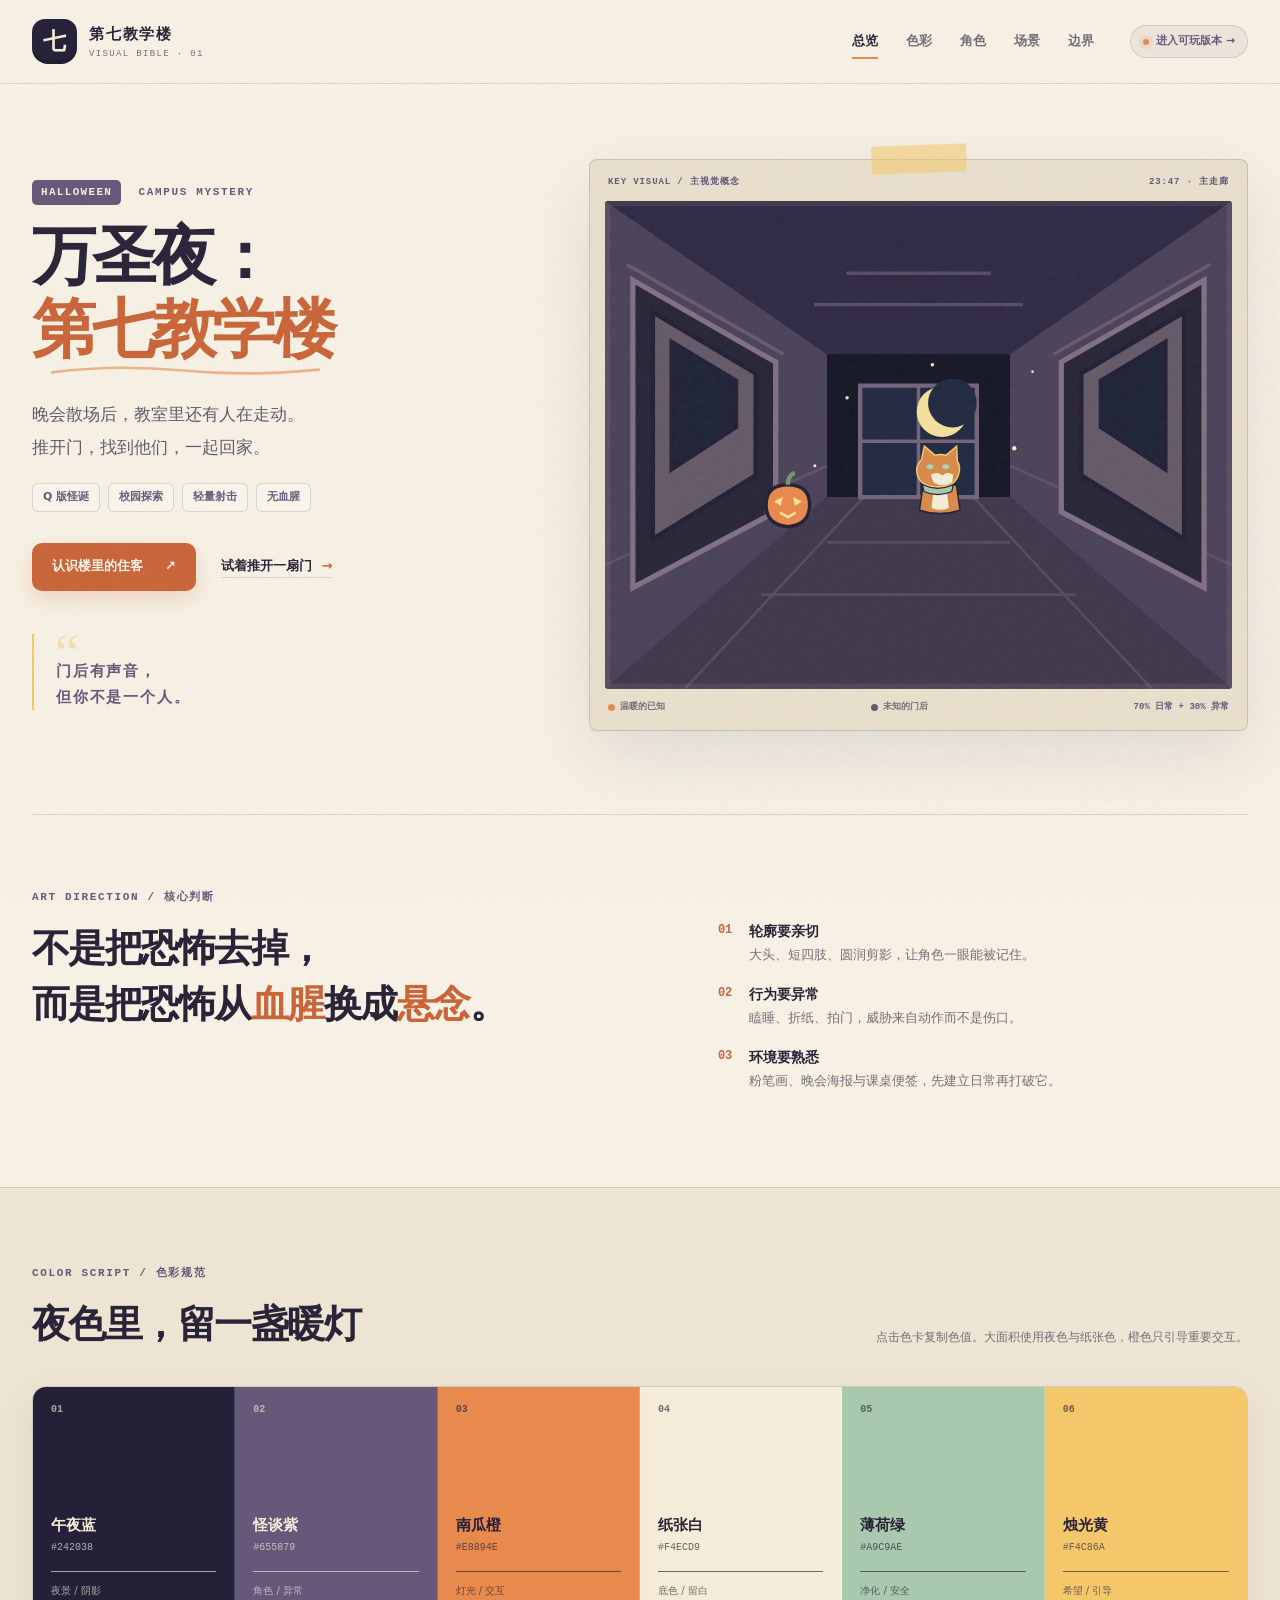
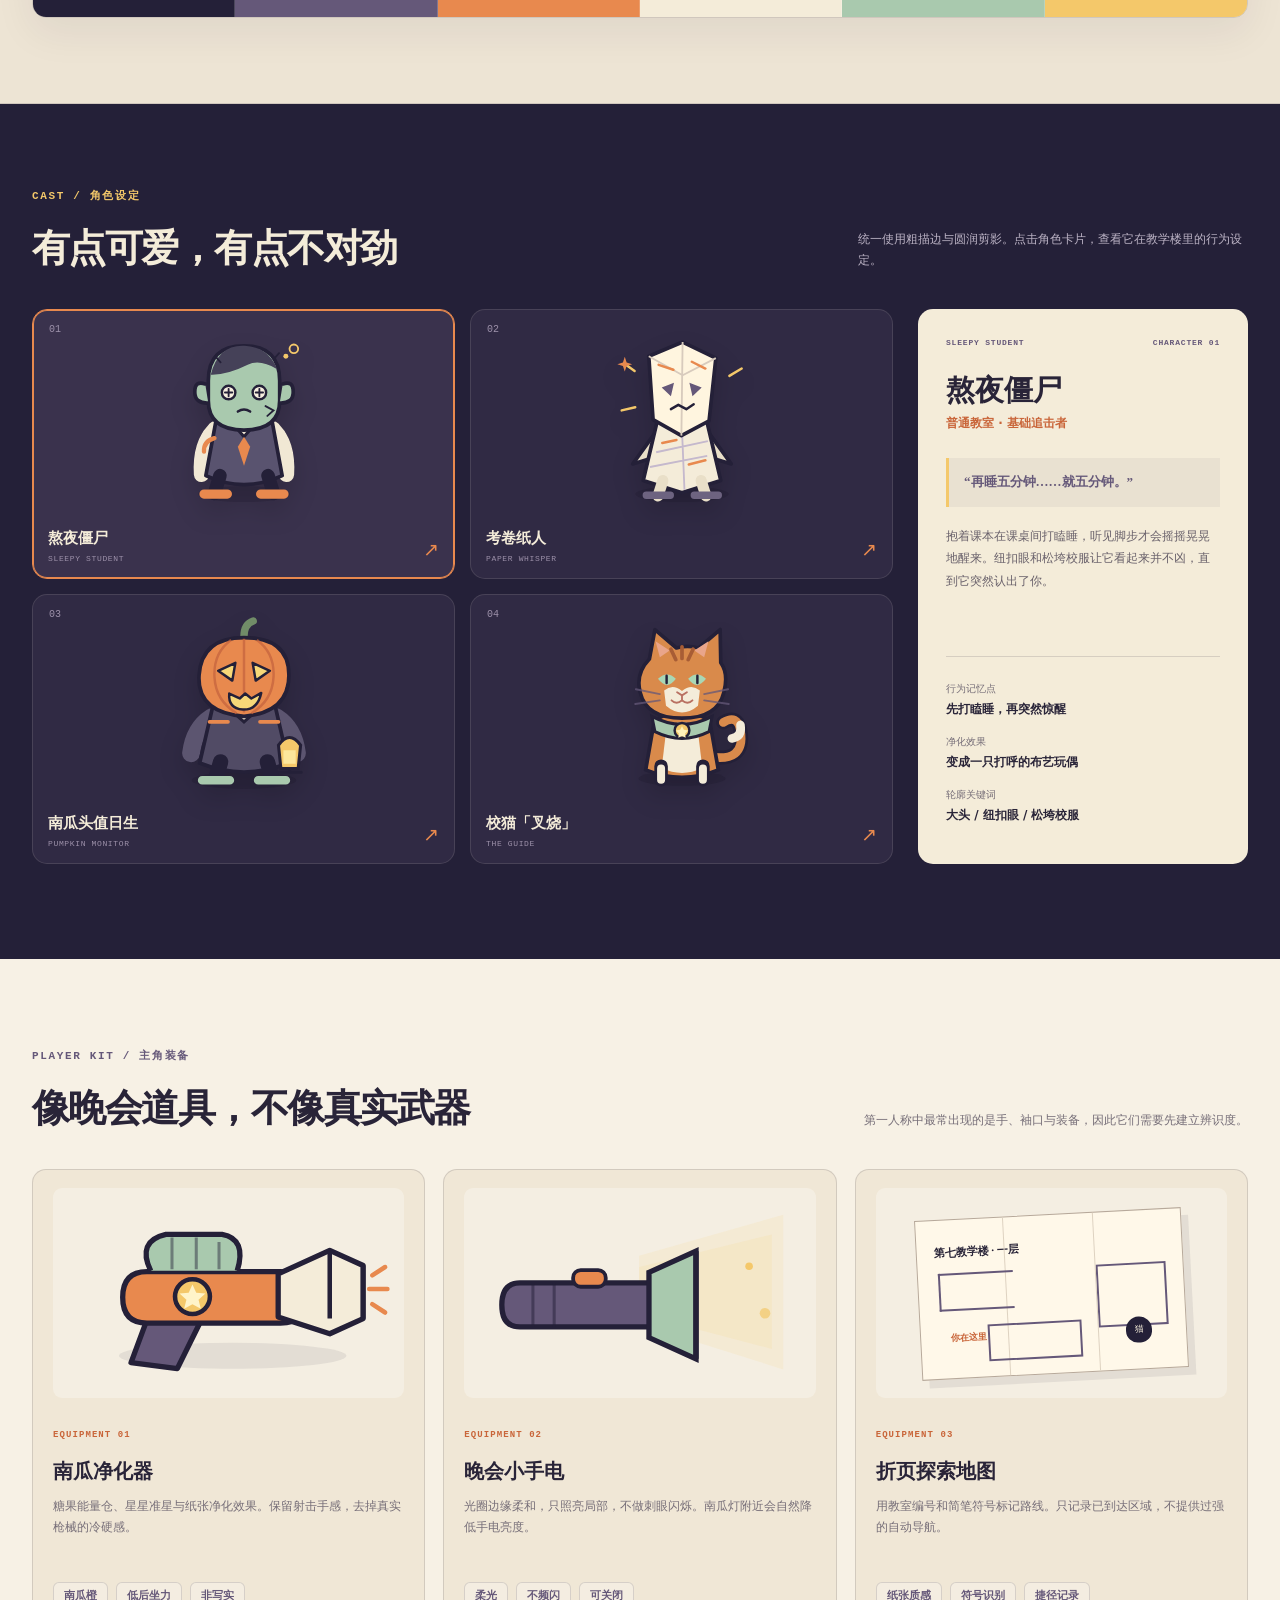
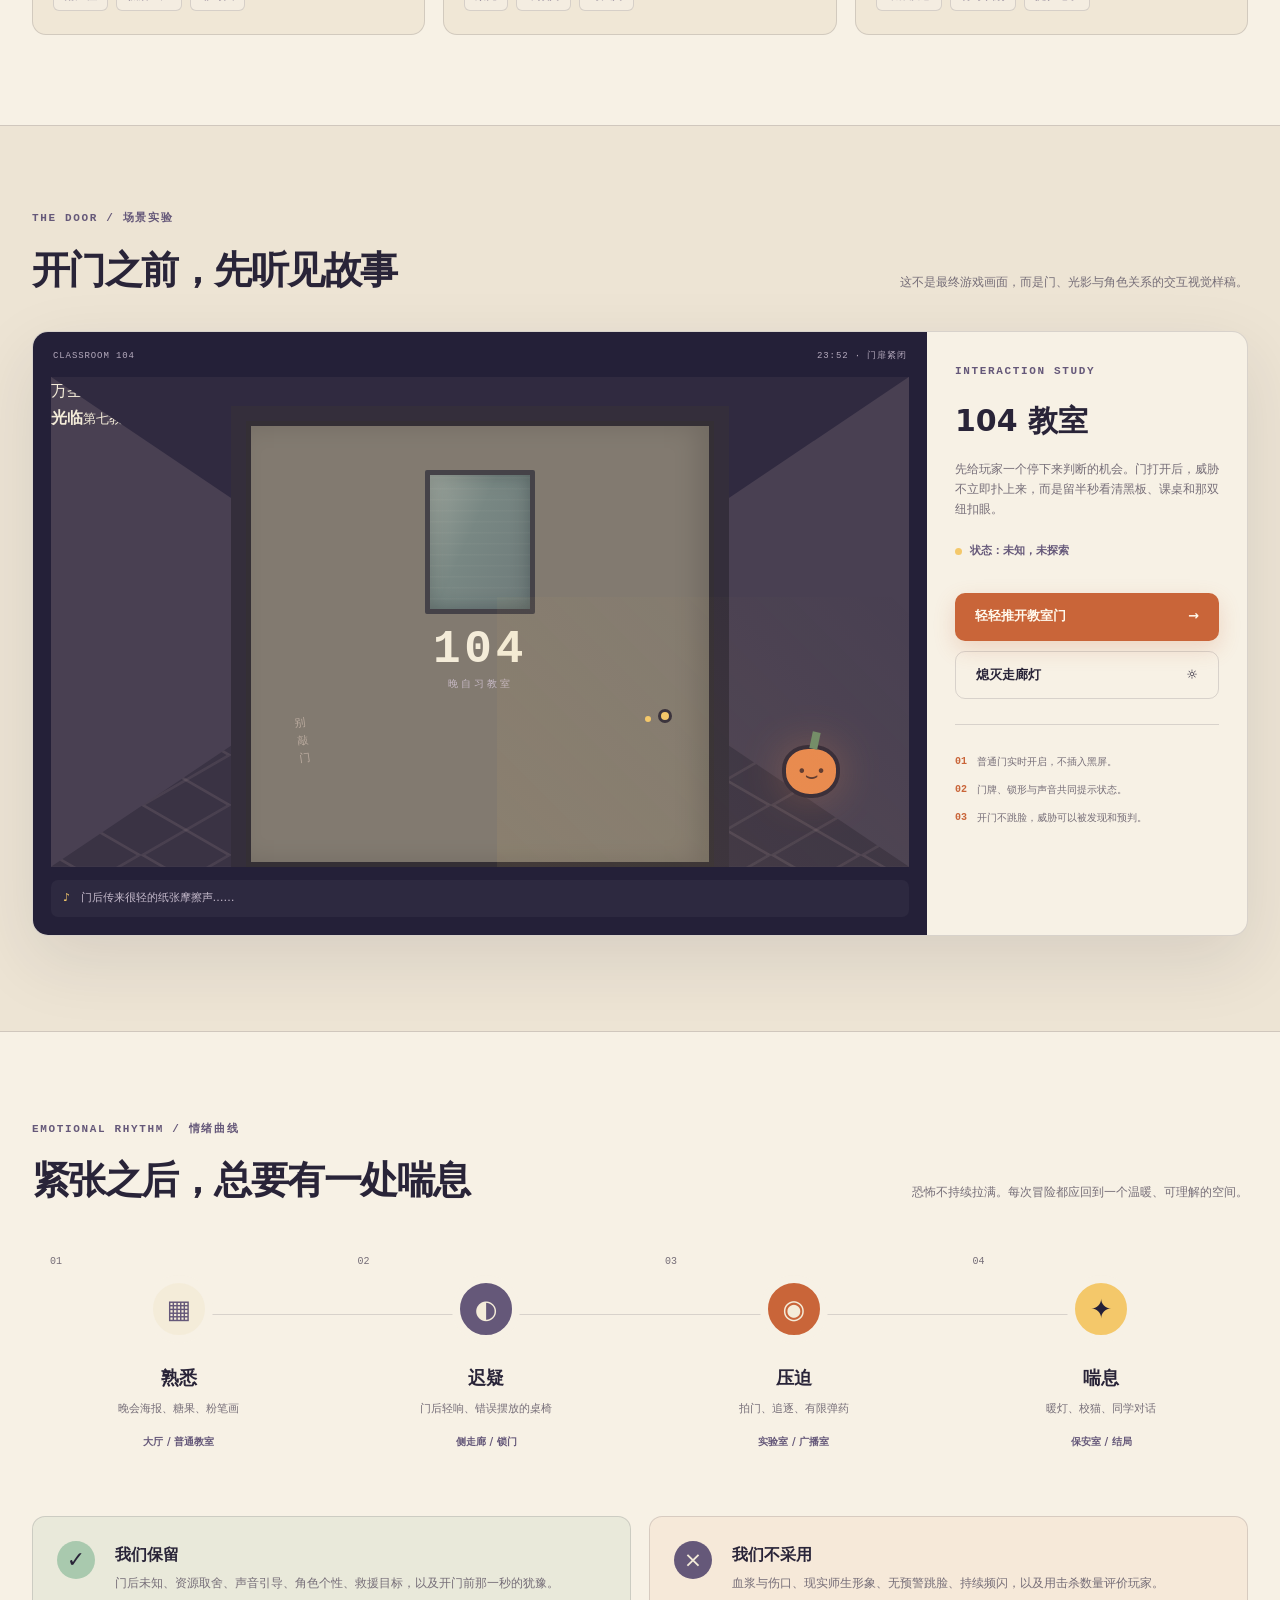
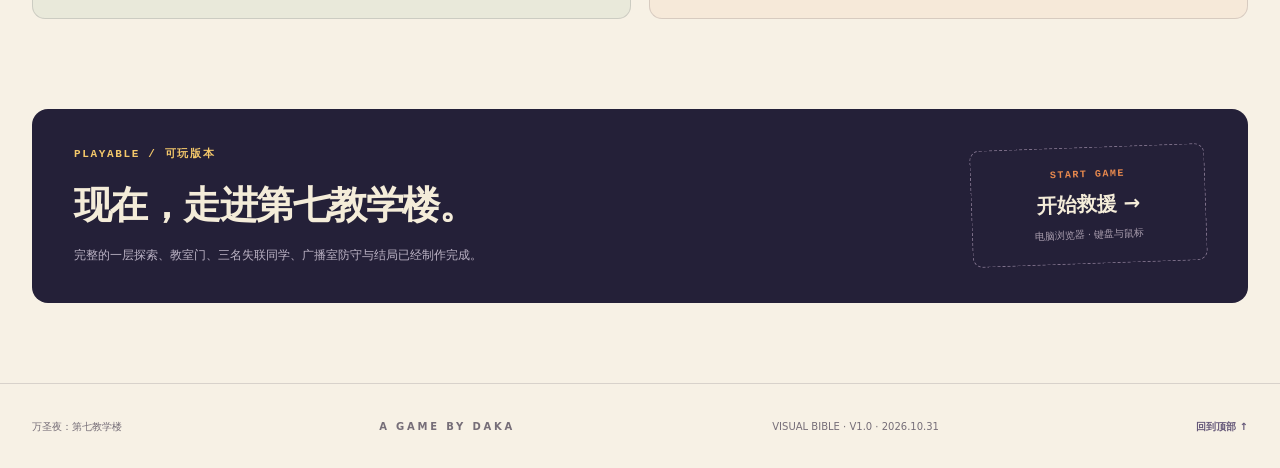
==== commit 42bfff27: "发布 2026-11-01 11:10 UTC · 源 f18bcae" ====
--- a/design/index.html
+++ b/design/index.html
@@ -359,7 +359,7 @@
     </section>
   </main>
 
-  <footer><span>万圣夜：第七教学楼</span><span>VISUAL BIBLE · V1.0 · 2026.10.31</span><a href="#overview">回到顶部 ↑</a></footer>
+  <footer><span>万圣夜：第七教学楼</span><span class="footer-signature">A game by Daka</span><span>VISUAL BIBLE · V1.0 · 2026.10.31</span><a href="#overview">回到顶部 ↑</a></footer>
   <div class="toast" id="toast" role="status" aria-live="polite">色值已复制</div>
   <script src="DesignBoard.js"></script>
 </body>
--- a/design/style.css
+++ b/design/style.css
@@ -225,6 +225,7 @@
 .next-stamp small { color: #a89cad; font-size: 10px; }
 footer { min-height: 85px; padding: 25px max(32px, calc((100vw - 1240px) / 2)); display: flex; align-items: center; justify-content: space-between; gap: 20px; border-top: 1px solid var(--line); color: var(--muted); font-size: 10px; }
 footer a { color: var(--plum); font-weight: 700; }
+footer .footer-signature { font-weight: 700; letter-spacing: 0.28em; text-transform: uppercase; }
 .toast { position: fixed; left: 50%; bottom: 28px; z-index: 100; padding: 10px 18px; color: var(--cream); background: var(--night); border: 1px solid rgba(244,236,217,.2); border-radius: 999px; box-shadow: var(--shadow); font-size: 12px; opacity: 0; transform: translate(-50%, 15px); pointer-events: none; transition: opacity .2s ease, transform .2s ease; }
 .toast.show { opacity: 1; transform: translate(-50%, 0); }
 .reveal { opacity: 0; transform: translateY(18px); transition: opacity .65s ease, transform .65s ease; }
